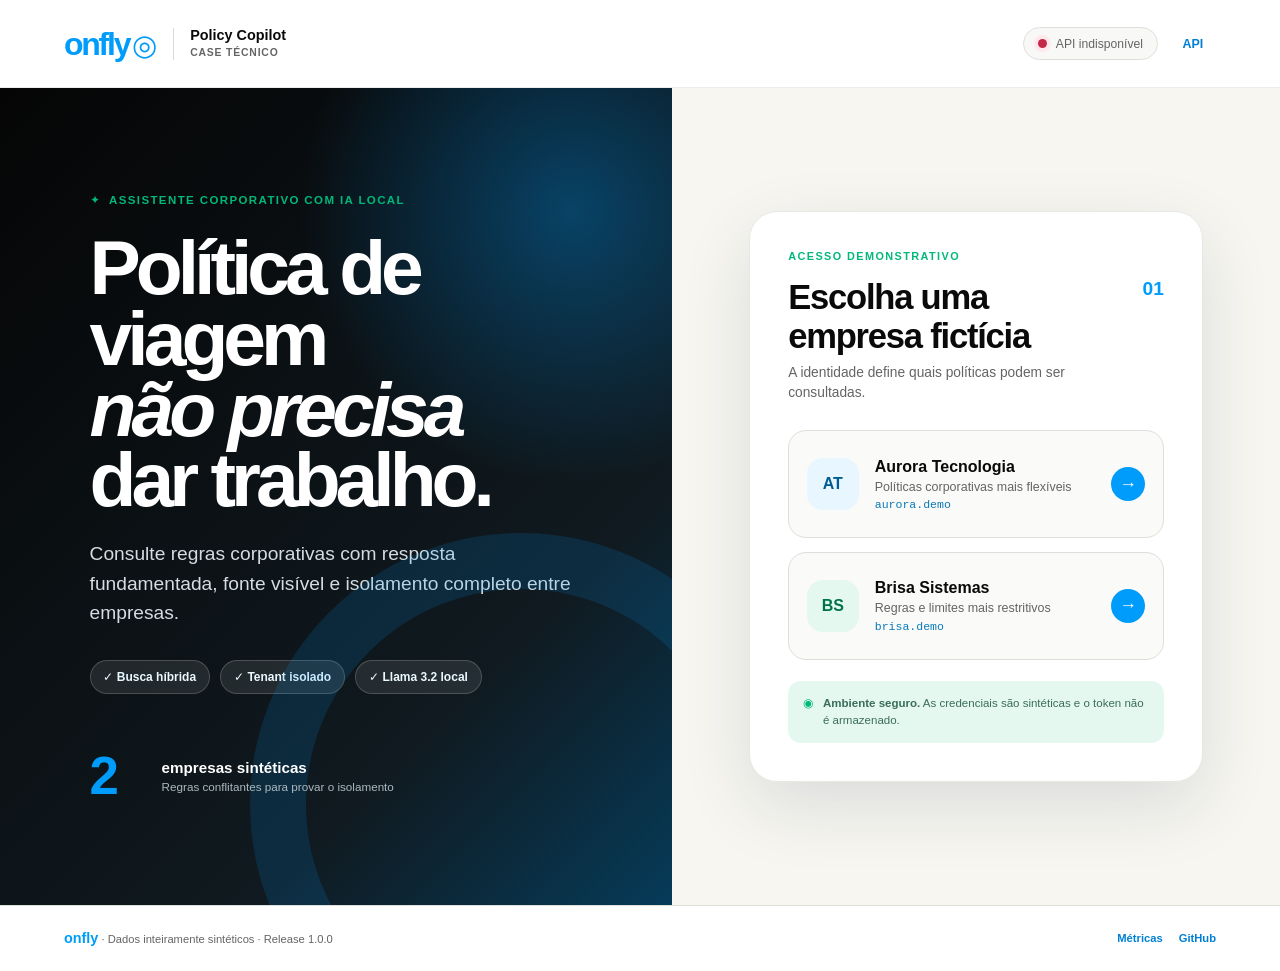
==== app/web/index.html @ 02a0441a "feat: align demo interface with Onfly identity" ====
<!doctype html>
<html lang="pt-BR">
  <head>
    <meta charset="utf-8" />
    <meta name="viewport" content="width=device-width, initial-scale=1" />
    <meta name="description" content="Demonstração do assistente de políticas corporativas da Onfly." />
    <title>Onfly Policy Copilot</title>
    <script>
      // A demonstração depende da API. Abrir o arquivo redireciona para o endereço correto.
      if (window.location.protocol === "file:") window.location.replace("http://localhost:8000/");
    </script>
    <link rel="stylesheet" href="./static/styles.css" />
    <script src="./static/app.js" defer></script>
  </head>
  <body>
    <a class="skip-link" href="#main-content">Ir para o conteúdo</a>
    <header class="topbar">
      <a class="brand" href="/" aria-label="Onfly Policy Copilot">
        <span class="onfly-logo">onfly<span class="logo-globe" aria-hidden="true">◎</span></span>
        <span class="brand-divider" aria-hidden="true"></span>
        <span class="product-name">Policy Copilot <small>case técnico</small></span>
      </a>
      <div class="topbar-actions">
        <div class="system-status" id="system-status" aria-live="polite">
          <span class="status-dot checking"></span><span>Verificando serviços</span>
        </div>
        <a class="header-link" href="./docs" id="swagger-link" target="_blank" rel="noreferrer">API</a>
        <button class="outline-button hidden" id="logout-button" type="button">Trocar empresa</button>
      </div>
    </header>

    <main id="main-content">
      <section class="login-view" id="login-view">
        <div class="hero-copy">
          <span class="eyebrow"><span aria-hidden="true">✦</span> Assistente corporativo com IA local</span>
          <h1>Política de viagem <em>não precisa</em> dar trabalho.</h1>
          <p>Consulte regras corporativas com resposta fundamentada, fonte visível e isolamento completo entre empresas.</p>
          <div class="trust-row" aria-label="Características da solução">
            <span>✓ Busca híbrida</span><span>✓ Tenant isolado</span><span>✓ Llama 3.2 local</span>
          </div>
          <div class="hero-proof">
            <span class="proof-number">2</span>
            <span><strong>empresas sintéticas</strong><small>Regras conflitantes para provar o isolamento</small></span>
          </div>
        </div>

        <div class="identity-panel" aria-labelledby="identity-title">
          <div class="panel-kicker">ACESSO DEMONSTRATIVO</div>
          <div class="panel-heading">
            <div><h2 id="identity-title">Escolha uma empresa fictícia</h2><p>A identidade define quais políticas podem ser consultadas.</p></div>
            <span class="step-number">01</span>
          </div>
          <div class="identity-grid">
            <button class="identity-card aurora-card" type="button" data-identity="aurora">
              <span class="identity-icon aurora">AT</span>
              <span class="identity-copy"><strong>Aurora Tecnologia</strong><small>Políticas corporativas mais flexíveis</small><code>aurora.demo</code></span>
              <span class="arrow" aria-hidden="true">→</span>
            </button>
            <button class="identity-card brisa-card" type="button" data-identity="brisa">
              <span class="identity-icon brisa">BS</span>
              <span class="identity-copy"><strong>Brisa Sistemas</strong><small>Regras e limites mais restritivos</small><code>brisa.demo</code></span>
              <span class="arrow" aria-hidden="true">→</span>
            </button>
          </div>
          <div class="inline-alert error hidden" id="login-error" role="alert"></div>
          <div class="privacy-note"><span aria-hidden="true">◉</span><span><strong>Ambiente seguro.</strong> As credenciais são sintéticas e o token não é armazenado.</span></div>
        </div>
      </section>

      <section class="workspace hidden" id="workspace">
        <aside class="sidebar">
          <div class="tenant-card">
            <span class="identity-icon" id="session-icon">AT</span>
            <div><span class="muted-label">Empresa autenticada</span><strong id="session-company"></strong><code id="session-tenant"></code></div>
            <span class="verified-badge" title="Tenant validado">✓</span>
          </div>
          <nav class="demo-guide" aria-label="Roteiro da demonstração">
            <span class="muted-label">Roteiro de 5 minutos</span>
            <ol><li class="active"><span>1</span>Empresa autenticada</li><li><span>2</span>Faça uma pergunta</li><li><span>3</span>Confira as fontes</li><li><span>4</span>Abra o trace técnico</li><li><span>5</span>Envie seu feedback</li></ol>
          </nav>
          <div class="security-note"><span class="security-icon">✓</span><div><strong>Isolamento ativo</strong><p>O tenant vem do token assinado, nunca do navegador.</p></div></div>
        </aside>

        <div class="content-column">
          <section class="query-card" aria-labelledby="query-title">
            <div class="query-heading">
              <div><span class="eyebrow">CONSULTA FUNDAMENTADA</span><h1 id="query-title">O que você quer saber?</h1><p>Faça uma pergunta sobre viagem, hotel, alimentação ou reembolso.</p></div>
              <span class="model-badge"><span></span> llama3.2:1b · local</span>
            </div>
            <form id="ask-form">
              <label for="question">Sua pergunta</label>
              <div class="question-box">
                <textarea id="question" name="question" minlength="3" maxlength="2000" rows="3" placeholder="Ex.: Qual é o limite diário de alimentação em viagem nacional?" required></textarea>
                <button class="primary-button" id="ask-button" type="submit"><span>Perguntar</span><span aria-hidden="true">→</span></button>
              </div>
              <div class="question-footer"><div class="examples" id="examples" aria-label="Perguntas de exemplo"></div><span id="character-count">0 / 2.000</span></div>
            </form>
          </section>

          <div class="state-card hidden" id="state-card" role="status" aria-live="polite"><span class="state-icon" id="state-icon"></span><div><strong id="state-title"></strong><p id="state-message"></p></div></div>
          <section class="loading-card hidden" id="loading-card" aria-live="polite"><div class="spinner"></div><div><strong>Consultando políticas autorizadas</strong><p id="loading-step">Gerando o vetor da pergunta...</p></div></section>

          <section class="response-card hidden" id="response-card" aria-labelledby="answer-title">
            <div class="answer-header"><div class="answer-label"><span class="spark" aria-hidden="true">✦</span><span>Resposta fundamentada</span></div><span class="confidence" id="confidence-badge"></span></div>
            <h2 id="answer-title" class="sr-only">Resposta</h2><p class="answer-text" id="answer-text"></p>
            <div class="sources-section" id="sources-section"><div class="section-title"><h3>Fontes utilizadas</h3><span id="source-count"></span></div><div id="sources-list" class="sources-list"></div></div>
            <details class="trace-panel" id="trace-panel">
              <summary><span>Rastreabilidade técnica</span><span class="trace-summary" id="trace-summary"></span></summary>
              <div class="trace-content"><div class="trace-grid" id="trace-grid"></div><div class="request-row"><span>Identificador da requisição</span><code id="request-id"></code><button id="copy-request" type="button">Copiar</button></div></div>
            </details>
            <div class="feedback-row" id="feedback-row"><div><strong>Esta resposta foi útil?</strong><span>Seu feedback fica ligado ao request_id.</span></div><div class="feedback-actions"><button type="button" data-rating="positive" aria-label="Resposta útil">Sim</button><button type="button" data-rating="negative" aria-label="Resposta não foi útil">Não</button></div></div>
            <div class="feedback-confirmation hidden" id="feedback-confirmation" role="status"></div>
          </section>
        </div>
      </section>
    </main>
    <footer><span><strong>onfly</strong> · Dados inteiramente sintéticos · Release 1.0.0</span><nav><a id="metrics-link" href="./metrics" target="_blank" rel="noreferrer">Métricas</a><a href="https://github.com/yhenriux" target="_blank" rel="noreferrer">GitHub</a></nav></footer>
  </body>
</html>
---- app/web/static/styles.css ----
:root {
  --ink: #0a0a0a;
  --muted: #646464;
  --line: #dededb;
  --surface: #ffffff;
  --canvas: #f7f6f1;
  --blue: #009cfb;
  --blue-dark: #007fd4;
  --blue-soft: #e8f7ff;
  --primary: var(--blue);
  --green: #00b978;
  --green-soft: #e4f8f0;
  --warning: #9c6300;
  --warning-soft: #fff4d6;
  --danger: #c32945;
  --danger-soft: #ffe8ed;
  --shadow: 0 24px 70px rgba(19, 41, 55, .12);
  font-family: "Segoe UI", Arial, sans-serif;
  color: var(--ink);
  background: var(--canvas);
  font-synthesis: none;
}

* { box-sizing: border-box; }
html { scroll-behavior: smooth; }
body { margin: 0; min-height: 100vh; background: var(--canvas); }
button, textarea { font: inherit; }
button { cursor: pointer; }
a { color: inherit; }
.hidden { display: none !important; }
.sr-only { position: absolute; width: 1px; height: 1px; padding: 0; overflow: hidden; clip: rect(0,0,0,0); white-space: nowrap; border: 0; }
.skip-link { position: fixed; left: 1rem; top: -4rem; z-index: 100; padding: .75rem 1rem; color: white; background: var(--ink); border-radius: 999px; }
.skip-link:focus { top: 1rem; }

.topbar { min-height: 88px; padding: 0 clamp(1.25rem, 5vw, 6rem); display: flex; align-items: center; justify-content: space-between; gap: 2rem; background: rgba(255,255,255,.96); border-bottom: 1px solid #ecece8; position: sticky; top: 0; z-index: 20; }
.brand, .topbar-actions, .system-status, .tenant-card, .panel-heading, .query-heading, .answer-header, .answer-label, .section-title, .feedback-row, .feedback-actions, .request-row { display: flex; align-items: center; }
.brand { gap: 1rem; text-decoration: none; }
.onfly-logo { color: var(--blue); font-size: 2rem; line-height: 1; font-weight: 900; letter-spacing: -.07em; }
.logo-globe { display: inline-block; margin-left: .18rem; font-size: 1.8rem; font-weight: 500; letter-spacing: 0; }
.brand-divider { width: 1px; height: 32px; background: #d9d9d6; }
.product-name { display: flex; flex-direction: column; font-size: .9rem; font-weight: 800; line-height: 1.1; }
.product-name small { margin-top: .2rem; color: var(--muted); font-size: .65rem; font-weight: 600; text-transform: uppercase; letter-spacing: .08em; }
.topbar-actions { gap: .75rem; }
.system-status { gap: .55rem; padding: .55rem .85rem; color: var(--muted); background: #f8f8f6; border: 1px solid var(--line); border-radius: 999px; font-size: .76rem; }
.status-dot { width: 9px; height: 9px; border-radius: 50%; background: var(--green); box-shadow: 0 0 0 4px var(--green-soft); }
.status-dot.checking { background: #e2a51e; box-shadow: 0 0 0 4px var(--warning-soft); animation: pulse 1.2s infinite; }
.status-dot.down { background: var(--danger); box-shadow: 0 0 0 4px var(--danger-soft); }
.header-link { padding: .6rem .8rem; color: var(--blue-dark); font-size: .78rem; font-weight: 800; text-decoration: none; }
.outline-button { padding: .65rem 1rem; color: var(--blue); background: white; border: 1.5px solid var(--blue); border-radius: 999px; font-size: .78rem; font-weight: 800; }
.outline-button:hover { color: white; background: var(--blue); }

main { min-height: calc(100vh - 154px); }
.login-view { min-height: calc(100vh - 154px); display: grid; grid-template-columns: minmax(0,1.05fr) minmax(430px,.95fr); align-items: stretch; }
.hero-copy { min-height: 660px; padding: clamp(4rem, 8vw, 8rem) clamp(2rem, 7vw, 8rem); color: white; background: radial-gradient(circle at 85% 15%, rgba(0,156,251,.35), transparent 17rem), linear-gradient(135deg, #050505 0%, #101a20 72%, #063b59 100%); position: relative; overflow: hidden; }
.hero-copy::after { content: ""; position: absolute; right: -120px; bottom: -170px; width: 430px; height: 430px; border: 56px solid rgba(0,156,251,.14); border-radius: 50%; }
.eyebrow { display: inline-flex; align-items: center; gap: .5rem; color: var(--green); font-size: .72rem; font-weight: 900; text-transform: uppercase; letter-spacing: .12em; }
.hero-copy h1 { max-width: 760px; margin: 1.5rem 0 1.5rem; font-size: clamp(3.2rem, 6vw, 6.2rem); line-height: .92; letter-spacing: -.065em; }
.hero-copy h1 em { display: block; font-weight: inherit; }
.hero-copy > p { max-width: 620px; margin: 0; color: #d5dde2; font-size: clamp(1.05rem, 1.5vw, 1.3rem); line-height: 1.55; }
.trust-row { display: flex; flex-wrap: wrap; gap: .65rem; margin-top: 2rem; }
.trust-row span { padding: .55rem .8rem; color: #eaf8ff; background: rgba(255,255,255,.09); border: 1px solid rgba(255,255,255,.18); border-radius: 999px; font-size: .75rem; font-weight: 700; }
.hero-proof { margin-top: 3.5rem; display: flex; align-items: center; gap: 1rem; position: relative; z-index: 1; }
.proof-number { min-width: 56px; color: var(--blue); font-size: 3.3rem; line-height: 1; font-weight: 900; }
.hero-proof > span:last-child { display: flex; flex-direction: column; }
.hero-proof strong { font-size: .95rem; }
.hero-proof small { margin-top: .25rem; color: #abb9c1; font-size: .73rem; }

.identity-panel { align-self: center; margin: clamp(2rem, 6vw, 6rem); padding: clamp(1.6rem, 3vw, 2.5rem); background: white; border: 1px solid #e7e7e3; border-radius: 28px; box-shadow: var(--shadow); }
.panel-kicker { margin-bottom: 1rem; color: var(--green); font-size: .68rem; font-weight: 900; letter-spacing: .13em; }
.panel-heading { justify-content: space-between; gap: 1rem; align-items: flex-start; margin-bottom: 1.7rem; }
.panel-heading h2 { margin: 0 0 .45rem; font-size: clamp(1.6rem, 2.7vw, 2.2rem); letter-spacing: -.035em; }
.panel-heading p { margin: 0; color: var(--muted); font-size: .86rem; line-height: 1.45; }
.step-number { flex: 0 0 auto; color: var(--blue); font-size: 1.2rem; font-weight: 900; }
.identity-grid { display: grid; gap: .85rem; }
.identity-card { width: 100%; min-height: 108px; display: grid; grid-template-columns: auto 1fr auto; gap: 1rem; align-items: center; padding: 1.1rem; color: var(--ink); text-align: left; background: #fafaf8; border: 1.5px solid var(--line); border-radius: 18px; transition: transform .2s ease, border-color .2s ease, box-shadow .2s ease; }
.identity-card:hover, .identity-card:focus-visible { transform: translateY(-3px); border-color: var(--blue); box-shadow: 0 16px 38px rgba(0,156,251,.13); outline: none; }
.identity-card:disabled { opacity: .6; cursor: wait; transform: none; }
.identity-icon { flex: 0 0 auto; width: 52px; height: 52px; display: grid; place-items: center; color: #005d91; background: var(--blue-soft); border-radius: 16px; font-weight: 900; }
.identity-icon.brisa { color: #00734c; background: var(--green-soft); }
.identity-copy { min-width: 0; display: flex; flex-direction: column; gap: .26rem; }
.identity-copy strong { font-size: 1rem; }
.identity-copy small { color: var(--muted); font-size: .78rem; }
code { color: #087ab8; font: .72rem Consolas, monospace; }
.arrow { width: 34px; height: 34px; display: grid; place-items: center; color: white; background: var(--blue); border-radius: 50%; font-size: 1.1rem; transition: transform .2s ease; }
.identity-card:hover .arrow { transform: translateX(3px); }
.inline-alert { margin-top: 1rem; padding: .9rem 1rem; border-radius: 12px; font-size: .8rem; }
.inline-alert.error { color: var(--danger); background: var(--danger-soft); }
.privacy-note { margin-top: 1.3rem; display: flex; gap: .65rem; align-items: flex-start; padding: .9rem; color: #3b6d59; background: var(--green-soft); border-radius: 13px; font-size: .72rem; line-height: 1.45; }
.privacy-note > span:first-child { color: var(--green); }

.workspace { max-width: 1500px; margin: 0 auto; padding: 2rem clamp(1.2rem,4vw,4rem) 4rem; display: grid; grid-template-columns: 270px minmax(0,1fr); gap: 1.5rem; align-items: start; }
.sidebar { display: grid; gap: 1rem; position: sticky; top: 112px; }
.tenant-card, .demo-guide, .security-note { padding: 1.1rem; background: white; border: 1px solid var(--line); border-radius: 18px; }
.tenant-card { gap: .75rem; align-items: flex-start; position: relative; }
.tenant-card > div { min-width: 0; display: flex; flex: 1; flex-direction: column; gap: .25rem; }
.tenant-card strong { font-size: .88rem; }
.verified-badge { width: 22px; height: 22px; display: grid; place-items: center; color: white; background: var(--green); border-radius: 50%; font-size: .68rem; font-weight: 900; }
.muted-label { display: block; color: var(--muted); font-size: .64rem; font-weight: 900; text-transform: uppercase; letter-spacing: .09em; }
.demo-guide ol { list-style: none; padding: 0; margin: 1rem 0 0; display: grid; gap: .8rem; }
.demo-guide li { display: flex; align-items: center; gap: .65rem; color: var(--muted); font-size: .76rem; }
.demo-guide li span { width: 24px; height: 24px; display: grid; place-items: center; border: 1px solid var(--line); border-radius: 50%; font-size: .65rem; }
.demo-guide li.active { color: var(--ink); font-weight: 800; }
.demo-guide li.active span { color: white; background: var(--blue); border-color: var(--blue); }
.security-note { display: flex; gap: .75rem; color: #086846; background: var(--green-soft); border-color: #bdebd9; }
.security-icon { flex: 0 0 auto; width: 30px; height: 30px; display: grid; place-items: center; color: white; background: var(--green); border-radius: 10px; font-weight: 900; }
.security-note strong { font-size: .8rem; }
.security-note p { margin: .35rem 0 0; color: #3f6b5b; font-size: .71rem; line-height: 1.5; }
.content-column { min-width: 0; display: grid; gap: 1rem; }
.query-card, .response-card { padding: clamp(1.5rem,3vw,2.5rem); background: white; border: 1px solid var(--line); border-radius: 24px; box-shadow: 0 10px 35px rgba(20,40,50,.06); }
.query-card { border-top: 5px solid var(--blue); }
.query-heading { justify-content: space-between; gap: 1rem; align-items: flex-start; }
.query-heading h1 { margin: .45rem 0 .3rem; font-size: clamp(2rem,4vw,3.25rem); letter-spacing: -.05em; }
.query-heading p { margin: 0 0 1.7rem; color: var(--muted); font-size: .85rem; }
.model-badge { padding: .5rem .75rem; color: #09668f; background: var(--blue-soft); border: 1px solid #bde8ff; border-radius: 999px; font-size: .7rem; font-weight: 800; white-space: nowrap; }
.model-badge span { display: inline-block; width: 7px; height: 7px; margin-right: .3rem; background: var(--green); border-radius: 50%; }
form label { display: block; margin-bottom: .55rem; font-size: .76rem; font-weight: 900; }
.question-box { padding: .9rem; background: #fafaf8; border: 1.5px solid #cececa; border-radius: 18px; transition: border .2s, box-shadow .2s; }
.question-box:focus-within { border-color: var(--blue); box-shadow: 0 0 0 4px var(--blue-soft); }
textarea { display: block; width: 100%; min-height: 96px; padding: .3rem; resize: vertical; color: var(--ink); background: transparent; border: 0; outline: none; line-height: 1.55; }
textarea::placeholder { color: #999; }
.primary-button { margin-left: auto; display: flex; align-items: center; gap: .7rem; padding: .78rem 1.1rem; color: white; background: var(--blue); border: 0; border-radius: 999px; font-weight: 900; box-shadow: 0 9px 22px rgba(0,156,251,.24); }
.primary-button:hover { background: var(--blue-dark); transform: translateY(-1px); }
.primary-button:disabled { opacity: .55; cursor: wait; transform: none; }
.question-footer { min-height: 34px; margin-top: .8rem; display: flex; justify-content: space-between; align-items: flex-start; gap: .8rem; color: var(--muted); font-size: .68rem; }
.examples { display: flex; flex-wrap: wrap; gap: .45rem; }
.examples button { padding: .42rem .65rem; color: #0876ae; background: var(--blue-soft); border: 1px solid #c6eaff; border-radius: 999px; font-size: .68rem; }
.examples button:hover { color: white; background: var(--blue); border-color: var(--blue); }

.loading-card, .state-card { padding: 1.1rem 1.25rem; display: flex; gap: 1rem; align-items: center; background: white; border: 1px solid var(--line); border-radius: 17px; box-shadow: 0 8px 24px rgba(30,35,50,.05); }
.loading-card p, .state-card p { margin: .25rem 0 0; color: var(--muted); font-size: .8rem; }
.spinner { width: 32px; height: 32px; border: 3px solid #c6eaff; border-top-color: var(--blue); border-radius: 50%; animation: spin .8s linear infinite; }
.state-icon { width: 38px; height: 38px; display: grid; place-items: center; border-radius: 11px; font-weight: 900; }
.state-card.warning { border-color: #efd28c; background: var(--warning-soft); }.state-card.warning .state-icon { color: var(--warning); background: white; }
.state-card.error { border-color: #efb7c2; background: var(--danger-soft); }.state-card.error .state-icon { color: var(--danger); background: white; }
.state-card.info { border-color: #a9dcf8; background: var(--blue-soft); }.state-card.info .state-icon { color: var(--blue-dark); background: white; }
.answer-header { justify-content: space-between; gap: 1rem; }
.answer-label { gap: .55rem; color: var(--blue-dark); font-size: .8rem; font-weight: 900; }
.spark { width: 32px; height: 32px; display: grid; place-items: center; color: white; background: var(--blue); border-radius: 10px; }
.confidence { padding: .42rem .7rem; border-radius: 999px; font-size: .68rem; font-weight: 900; }
.confidence.high { color: #08734f; background: var(--green-soft); }.confidence.medium { color: var(--warning); background: var(--warning-soft); }.confidence.low { color: var(--danger); background: var(--danger-soft); }
.answer-text { margin: 1.4rem 0 1.7rem; font-size: clamp(1.1rem,2vw,1.4rem); line-height: 1.65; white-space: pre-wrap; }
.sources-section { padding-top: 1.3rem; border-top: 1px solid var(--line); }
.section-title { justify-content: space-between; margin-bottom: .8rem; }.section-title h3 { margin: 0; font-size: .84rem; }.section-title span { color: var(--muted); font-size: .68rem; }
.sources-list { display: grid; gap: .65rem; }
.source-card { display: grid; grid-template-columns: 4px 1fr auto; gap: .85rem; padding: .9rem; background: #fafaf8; border: 1px solid var(--line); border-radius: 13px; }
.source-accent { border-radius: 999px; background: var(--green); }
.source-card strong { display: block; margin-bottom: .28rem; font-size: .8rem; }.source-meta { color: var(--muted); font-size: .68rem; }.source-score { align-self: center; padding: .34rem .55rem; color: #0876ae; background: var(--blue-soft); border-radius: 999px; font: 700 .66rem Consolas, monospace; }
.trace-panel { margin-top: 1rem; overflow: hidden; border: 1px solid var(--line); border-radius: 14px; }
.trace-panel summary { cursor: pointer; display: flex; justify-content: space-between; padding: .9rem 1rem; background: #fafaf8; font-size: .76rem; font-weight: 900; }
.trace-summary { color: var(--muted); font-weight: 500; }.trace-content { padding: 1rem; border-top: 1px solid var(--line); }
.trace-grid { display: grid; grid-template-columns: repeat(auto-fit,minmax(110px,1fr)); gap: .65rem; }
.trace-item { padding: .7rem; background: var(--blue-soft); border-radius: 10px; }.trace-item span { display: block; color: #37708b; font-size: .6rem; font-weight: 800; text-transform: uppercase; letter-spacing: .06em; }.trace-item strong { display: block; margin-top: .27rem; font-size: .77rem; }
.request-row { margin-top: .85rem; gap: .65rem; flex-wrap: wrap; color: var(--muted); font-size: .67rem; }.request-row code { flex: 1; min-width: 180px; overflow: hidden; text-overflow: ellipsis; }.request-row button { color: var(--blue-dark); background: transparent; border: 0; font-size: .68rem; font-weight: 900; }
.feedback-row { justify-content: space-between; gap: 1rem; margin-top: 1rem; padding: 1rem; background: #fafaf8; border-radius: 13px; }.feedback-row > div:first-child { display: flex; flex-direction: column; gap: .2rem; }.feedback-row strong { font-size: .78rem; }.feedback-row span { color: var(--muted); font-size: .67rem; }
.feedback-actions { gap: .45rem; }.feedback-actions button { min-width: 64px; padding: .55rem .8rem; color: var(--blue-dark); background: white; border: 1px solid #b8e5fc; border-radius: 999px; font-size: .72rem; font-weight: 800; }.feedback-actions button:hover { color: white; background: var(--blue); border-color: var(--blue); }
.feedback-confirmation { margin-top: 1rem; padding: .85rem; color: #08734f; background: var(--green-soft); border-radius: 11px; font-size: .76rem; }

footer { min-height: 66px; padding: 1rem clamp(1.25rem,5vw,6rem); display: flex; justify-content: space-between; align-items: center; color: var(--muted); background: white; border-top: 1px solid var(--line); font-size: .7rem; }
footer strong { color: var(--blue); font-size: .9rem; } footer nav { display: flex; gap: 1rem; } footer a { color: var(--blue-dark); font-weight: 800; text-decoration: none; }

@keyframes spin { to { transform: rotate(360deg); } }
@keyframes pulse { 50% { opacity: .35; } }
@media (max-width: 1050px) { .login-view { grid-template-columns: 1fr; }.hero-copy { min-height: auto; padding-top: 5rem; padding-bottom: 5rem; }.identity-panel { width: min(680px,calc(100% - 2rem)); margin: -2.2rem auto 3rem; position: relative; z-index: 2; }.workspace { grid-template-columns: 230px minmax(0,1fr); } }
@media (max-width: 800px) { .topbar { min-height: 76px; }.product-name, .header-link { display: none; }.workspace { grid-template-columns: 1fr; }.sidebar { position: static; grid-template-columns: 1fr 1fr; }.demo-guide { display: none; }.hero-copy h1 { font-size: clamp(3.1rem,12vw,5rem); } }
@media (max-width: 600px) { .topbar { padding: .8rem 1rem; }.system-status span:last-child { display: none; }.system-status { padding: .65rem; }.onfly-logo { font-size: 1.7rem; }.logo-globe { font-size: 1.5rem; }.hero-copy { padding: 3.5rem 1.2rem 4.5rem; }.hero-copy h1 { font-size: 3.25rem; }.hero-copy > p { font-size: 1rem; }.hero-proof { margin-top: 2.5rem; }.identity-panel { padding: 1.2rem; border-radius: 22px; }.panel-heading h2 { font-size: 1.55rem; }.identity-card { padding: .9rem; }.identity-copy small { display: none; }.workspace { padding: 1rem; }.sidebar { grid-template-columns: 1fr; }.security-note { display: none; }.query-heading { display: block; }.model-badge { display: inline-block; margin-bottom: 1rem; }.query-heading h1 { font-size: 2.25rem; }.question-footer { flex-direction: column; }.feedback-row { align-items: flex-start; flex-direction: column; }.feedback-actions { width: 100%; }.feedback-actions button { flex: 1; }.source-card { grid-template-columns: 4px 1fr; }.source-score { grid-column: 2; justify-self: start; } footer { flex-direction: column; gap: .5rem; } }
@media (prefers-reduced-motion: reduce) { *,*::before,*::after { scroll-behavior: auto !important; animation-duration: .01ms !important; transition-duration: .01ms !important; } }
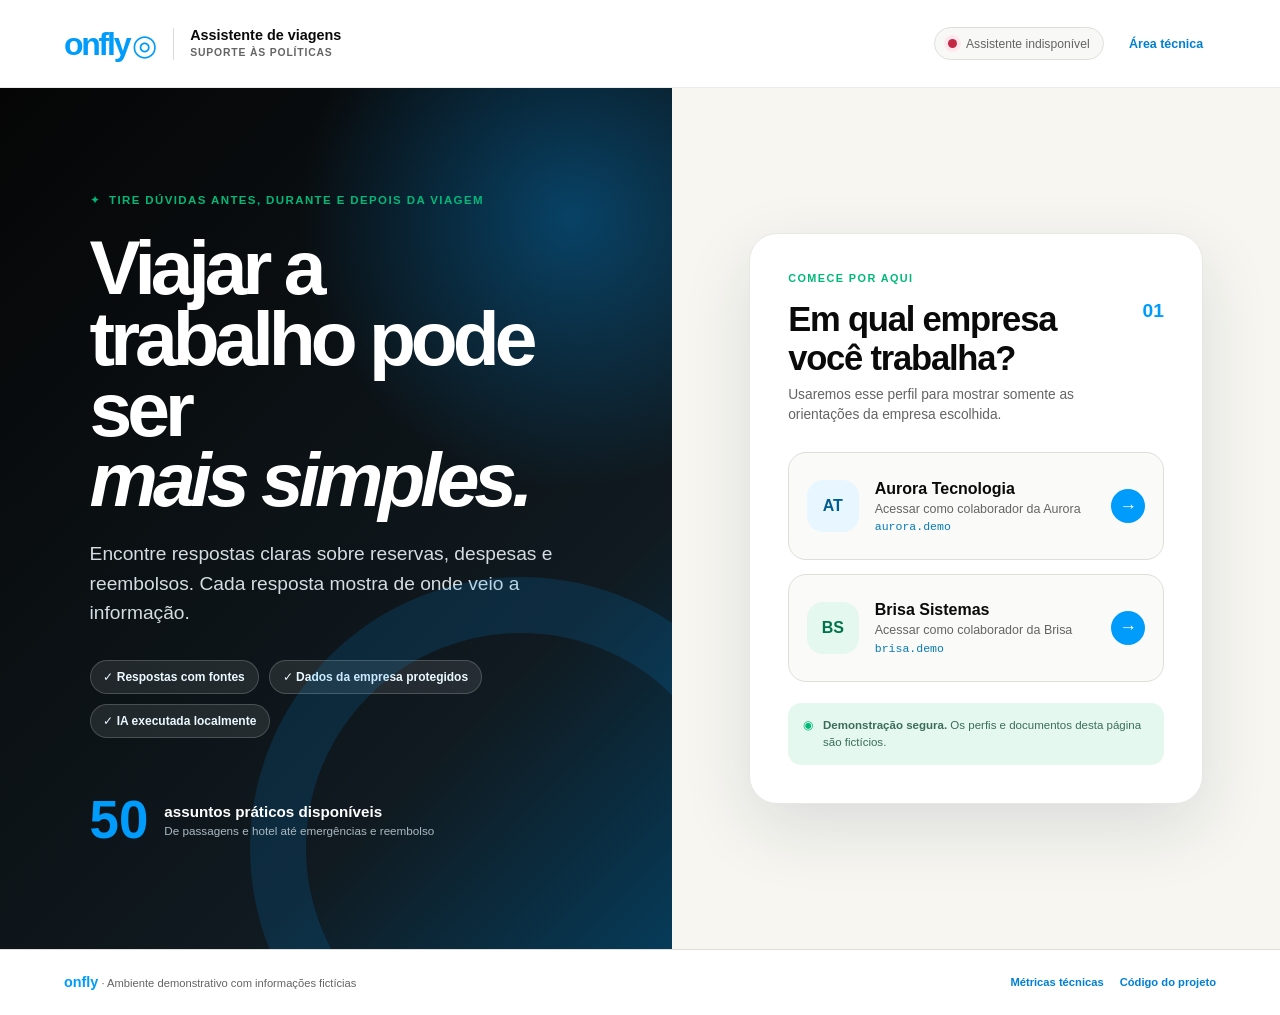
==== commit 045d2fa5: "feat: expand knowledge base and improve user experience" ====
--- a/app/web/index.html
+++ b/app/web/index.html
@@ -18,102 +18,102 @@
       <a class="brand" href="/" aria-label="Onfly Policy Copilot">
         <span class="onfly-logo">onfly<span class="logo-globe" aria-hidden="true">◎</span></span>
         <span class="brand-divider" aria-hidden="true"></span>
-        <span class="product-name">Policy Copilot <small>case técnico</small></span>
+        <span class="product-name">Assistente de viagens <small>suporte às políticas</small></span>
       </a>
       <div class="topbar-actions">
         <div class="system-status" id="system-status" aria-live="polite">
           <span class="status-dot checking"></span><span>Verificando serviços</span>
         </div>
-        <a class="header-link" href="./docs" id="swagger-link" target="_blank" rel="noreferrer">API</a>
-        <button class="outline-button hidden" id="logout-button" type="button">Trocar empresa</button>
+        <a class="header-link" href="./docs" id="swagger-link" target="_blank" rel="noreferrer">Área técnica</a>
+        <button class="outline-button hidden" id="logout-button" type="button">Sair</button>
       </div>
     </header>
 
     <main id="main-content">
       <section class="login-view" id="login-view">
         <div class="hero-copy">
-          <span class="eyebrow"><span aria-hidden="true">✦</span> Assistente corporativo com IA local</span>
-          <h1>Política de viagem <em>não precisa</em> dar trabalho.</h1>
-          <p>Consulte regras corporativas com resposta fundamentada, fonte visível e isolamento completo entre empresas.</p>
+          <span class="eyebrow"><span aria-hidden="true">✦</span> Tire dúvidas antes, durante e depois da viagem</span>
+          <h1>Viajar a trabalho pode ser <em>mais simples.</em></h1>
+          <p>Encontre respostas claras sobre reservas, despesas e reembolsos. Cada resposta mostra de onde veio a informação.</p>
           <div class="trust-row" aria-label="Características da solução">
-            <span>✓ Busca híbrida</span><span>✓ Tenant isolado</span><span>✓ Llama 3.2 local</span>
+            <span>✓ Respostas com fontes</span><span>✓ Dados da empresa protegidos</span><span>✓ IA executada localmente</span>
           </div>
           <div class="hero-proof">
-            <span class="proof-number">2</span>
-            <span><strong>empresas sintéticas</strong><small>Regras conflitantes para provar o isolamento</small></span>
+            <span class="proof-number">50</span>
+            <span><strong>assuntos práticos disponíveis</strong><small>De passagens e hotel até emergências e reembolso</small></span>
           </div>
         </div>
 
         <div class="identity-panel" aria-labelledby="identity-title">
-          <div class="panel-kicker">ACESSO DEMONSTRATIVO</div>
+          <div class="panel-kicker">COMECE POR AQUI</div>
           <div class="panel-heading">
-            <div><h2 id="identity-title">Escolha uma empresa fictícia</h2><p>A identidade define quais políticas podem ser consultadas.</p></div>
+            <div><h2 id="identity-title">Em qual empresa você trabalha?</h2><p>Usaremos esse perfil para mostrar somente as orientações da empresa escolhida.</p></div>
             <span class="step-number">01</span>
           </div>
           <div class="identity-grid">
             <button class="identity-card aurora-card" type="button" data-identity="aurora">
               <span class="identity-icon aurora">AT</span>
-              <span class="identity-copy"><strong>Aurora Tecnologia</strong><small>Políticas corporativas mais flexíveis</small><code>aurora.demo</code></span>
+              <span class="identity-copy"><strong>Aurora Tecnologia</strong><small>Acessar como colaborador da Aurora</small><code>aurora.demo</code></span>
               <span class="arrow" aria-hidden="true">→</span>
             </button>
             <button class="identity-card brisa-card" type="button" data-identity="brisa">
               <span class="identity-icon brisa">BS</span>
-              <span class="identity-copy"><strong>Brisa Sistemas</strong><small>Regras e limites mais restritivos</small><code>brisa.demo</code></span>
+              <span class="identity-copy"><strong>Brisa Sistemas</strong><small>Acessar como colaborador da Brisa</small><code>brisa.demo</code></span>
               <span class="arrow" aria-hidden="true">→</span>
             </button>
           </div>
           <div class="inline-alert error hidden" id="login-error" role="alert"></div>
-          <div class="privacy-note"><span aria-hidden="true">◉</span><span><strong>Ambiente seguro.</strong> As credenciais são sintéticas e o token não é armazenado.</span></div>
+          <div class="privacy-note"><span aria-hidden="true">◉</span><span><strong>Demonstração segura.</strong> Os perfis e documentos desta página são fictícios.</span></div>
         </div>
       </section>
 
       <section class="workspace hidden" id="workspace">
         <aside class="sidebar">
-          <div class="tenant-card">
+          <div class="company-card">
             <span class="identity-icon" id="session-icon">AT</span>
-            <div><span class="muted-label">Empresa autenticada</span><strong id="session-company"></strong><code id="session-tenant"></code></div>
-            <span class="verified-badge" title="Tenant validado">✓</span>
+            <div><span class="muted-label">Você está consultando</span><strong id="session-company"></strong><code id="session-context" class="technical-id"></code></div>
+            <span class="verified-badge" title="Acesso confirmado">✓</span>
           </div>
           <nav class="demo-guide" aria-label="Roteiro da demonstração">
-            <span class="muted-label">Roteiro de 5 minutos</span>
-            <ol><li class="active"><span>1</span>Empresa autenticada</li><li><span>2</span>Faça uma pergunta</li><li><span>3</span>Confira as fontes</li><li><span>4</span>Abra o trace técnico</li><li><span>5</span>Envie seu feedback</li></ol>
+            <span class="muted-label">Como usar</span>
+            <ol><li class="active"><span>1</span>Confirme sua empresa</li><li><span>2</span>Escreva sua dúvida</li><li><span>3</span>Leia a orientação</li><li><span>4</span>Confira as fontes</li><li><span>5</span>Avalie a resposta</li></ol>
           </nav>
-          <div class="security-note"><span class="security-icon">✓</span><div><strong>Isolamento ativo</strong><p>O tenant vem do token assinado, nunca do navegador.</p></div></div>
+          <div class="security-note"><span class="security-icon">✓</span><div><strong>Informações protegidas</strong><p>Você só encontra documentos da empresa usada no acesso.</p></div></div>
         </aside>
 
         <div class="content-column">
           <section class="query-card" aria-labelledby="query-title">
             <div class="query-heading">
-              <div><span class="eyebrow">CONSULTA FUNDAMENTADA</span><h1 id="query-title">O que você quer saber?</h1><p>Faça uma pergunta sobre viagem, hotel, alimentação ou reembolso.</p></div>
-              <span class="model-badge"><span></span> llama3.2:1b · local</span>
+              <div><span class="eyebrow">PODE PERGUNTAR</span><h1 id="query-title">Como podemos ajudar?</h1><p>Escreva sua dúvida do seu jeito. Você também pode começar por uma sugestão abaixo.</p></div>
+              <span class="model-badge"><span></span> Assistente disponível</span>
             </div>
             <form id="ask-form">
               <label for="question">Sua pergunta</label>
               <div class="question-box">
-                <textarea id="question" name="question" minlength="3" maxlength="2000" rows="3" placeholder="Ex.: Qual é o limite diário de alimentação em viagem nacional?" required></textarea>
-                <button class="primary-button" id="ask-button" type="submit"><span>Perguntar</span><span aria-hidden="true">→</span></button>
+                <textarea id="question" name="question" minlength="3" maxlength="2000" rows="3" placeholder="Ex.: Posso despachar uma mala nesta viagem?" required></textarea>
+                <button class="primary-button" id="ask-button" type="submit"><span>Buscar resposta</span><span aria-hidden="true">→</span></button>
               </div>
               <div class="question-footer"><div class="examples" id="examples" aria-label="Perguntas de exemplo"></div><span id="character-count">0 / 2.000</span></div>
             </form>
           </section>
 
           <div class="state-card hidden" id="state-card" role="status" aria-live="polite"><span class="state-icon" id="state-icon"></span><div><strong id="state-title"></strong><p id="state-message"></p></div></div>
-          <section class="loading-card hidden" id="loading-card" aria-live="polite"><div class="spinner"></div><div><strong>Consultando políticas autorizadas</strong><p id="loading-step">Gerando o vetor da pergunta...</p></div></section>
+          <section class="loading-card hidden" id="loading-card" aria-live="polite"><div class="spinner"></div><div><strong>Procurando a melhor orientação</strong><p id="loading-step">Entendendo sua dúvida...</p></div></section>
 
           <section class="response-card hidden" id="response-card" aria-labelledby="answer-title">
-            <div class="answer-header"><div class="answer-label"><span class="spark" aria-hidden="true">✦</span><span>Resposta fundamentada</span></div><span class="confidence" id="confidence-badge"></span></div>
+            <div class="answer-header"><div class="answer-label"><span class="spark" aria-hidden="true">✦</span><span>Orientação encontrada</span></div><span class="confidence" id="confidence-badge"></span></div>
             <h2 id="answer-title" class="sr-only">Resposta</h2><p class="answer-text" id="answer-text"></p>
-            <div class="sources-section" id="sources-section"><div class="section-title"><h3>Fontes utilizadas</h3><span id="source-count"></span></div><div id="sources-list" class="sources-list"></div></div>
+            <div class="sources-section" id="sources-section"><div class="section-title"><h3>De onde veio esta resposta</h3><span id="source-count"></span></div><div id="sources-list" class="sources-list"></div></div>
             <details class="trace-panel" id="trace-panel">
-              <summary><span>Rastreabilidade técnica</span><span class="trace-summary" id="trace-summary"></span></summary>
+              <summary><span>Ver detalhes técnicos</span><span class="trace-summary" id="trace-summary"></span></summary>
               <div class="trace-content"><div class="trace-grid" id="trace-grid"></div><div class="request-row"><span>Identificador da requisição</span><code id="request-id"></code><button id="copy-request" type="button">Copiar</button></div></div>
             </details>
-            <div class="feedback-row" id="feedback-row"><div><strong>Esta resposta foi útil?</strong><span>Seu feedback fica ligado ao request_id.</span></div><div class="feedback-actions"><button type="button" data-rating="positive" aria-label="Resposta útil">Sim</button><button type="button" data-rating="negative" aria-label="Resposta não foi útil">Não</button></div></div>
+            <div class="feedback-row" id="feedback-row"><div><strong>Esta resposta ajudou?</strong><span>Sua avaliação ajuda a melhorar as próximas respostas.</span></div><div class="feedback-actions"><button type="button" data-rating="positive" aria-label="A resposta ajudou">Sim</button><button type="button" data-rating="negative" aria-label="A resposta não ajudou">Não</button></div></div>
             <div class="feedback-confirmation hidden" id="feedback-confirmation" role="status"></div>
           </section>
         </div>
       </section>
     </main>
-    <footer><span><strong>onfly</strong> · Dados inteiramente sintéticos · Release 1.0.0</span><nav><a id="metrics-link" href="./metrics" target="_blank" rel="noreferrer">Métricas</a><a href="https://github.com/yhenriux" target="_blank" rel="noreferrer">GitHub</a></nav></footer>
+    <footer><span><strong>onfly</strong> · Ambiente demonstrativo com informações fictícias</span><nav><a id="metrics-link" href="./metrics" target="_blank" rel="noreferrer">Métricas técnicas</a><a href="https://github.com/yhenriux/onfly-policy-copilot" target="_blank" rel="noreferrer">Código do projeto</a></nav></footer>
   </body>
 </html>
--- a/app/web/static/styles.css
+++ b/app/web/static/styles.css
@@ -33,7 +33,7 @@
 .skip-link:focus { top: 1rem; }
 
 .topbar { min-height: 88px; padding: 0 clamp(1.25rem, 5vw, 6rem); display: flex; align-items: center; justify-content: space-between; gap: 2rem; background: rgba(255,255,255,.96); border-bottom: 1px solid #ecece8; position: sticky; top: 0; z-index: 20; }
-.brand, .topbar-actions, .system-status, .tenant-card, .panel-heading, .query-heading, .answer-header, .answer-label, .section-title, .feedback-row, .feedback-actions, .request-row { display: flex; align-items: center; }
+.brand, .topbar-actions, .system-status, .company-card, .panel-heading, .query-heading, .answer-header, .answer-label, .section-title, .feedback-row, .feedback-actions, .request-row { display: flex; align-items: center; }
 .brand { gap: 1rem; text-decoration: none; }
 .onfly-logo { color: var(--blue); font-size: 2rem; line-height: 1; font-weight: 900; letter-spacing: -.07em; }
 .logo-globe { display: inline-block; margin-left: .18rem; font-size: 1.8rem; font-weight: 500; letter-spacing: 0; }
@@ -90,10 +90,11 @@
 
 .workspace { max-width: 1500px; margin: 0 auto; padding: 2rem clamp(1.2rem,4vw,4rem) 4rem; display: grid; grid-template-columns: 270px minmax(0,1fr); gap: 1.5rem; align-items: start; }
 .sidebar { display: grid; gap: 1rem; position: sticky; top: 112px; }
-.tenant-card, .demo-guide, .security-note { padding: 1.1rem; background: white; border: 1px solid var(--line); border-radius: 18px; }
-.tenant-card { gap: .75rem; align-items: flex-start; position: relative; }
-.tenant-card > div { min-width: 0; display: flex; flex: 1; flex-direction: column; gap: .25rem; }
-.tenant-card strong { font-size: .88rem; }
+.company-card, .demo-guide, .security-note { padding: 1.1rem; background: white; border: 1px solid var(--line); border-radius: 18px; }
+.company-card { gap: .75rem; align-items: flex-start; position: relative; }
+.company-card > div { min-width: 0; display: flex; flex: 1; flex-direction: column; gap: .25rem; }
+.company-card strong { font-size: .88rem; }
+.technical-id { display: none; }
 .verified-badge { width: 22px; height: 22px; display: grid; place-items: center; color: white; background: var(--green); border-radius: 50%; font-size: .68rem; font-weight: 900; }
 .muted-label { display: block; color: var(--muted); font-size: .64rem; font-weight: 900; text-transform: uppercase; letter-spacing: .09em; }
 .demo-guide ol { list-style: none; padding: 0; margin: 1rem 0 0; display: grid; gap: .8rem; }
@@ -105,7 +106,8 @@
 .security-icon { flex: 0 0 auto; width: 30px; height: 30px; display: grid; place-items: center; color: white; background: var(--green); border-radius: 10px; font-weight: 900; }
 .security-note strong { font-size: .8rem; }
 .security-note p { margin: .35rem 0 0; color: #3f6b5b; font-size: .71rem; line-height: 1.5; }
-.content-column { min-width: 0; display: grid; gap: 1rem; }
+.content-column, .query-card, .response-card { min-width: 0; }
+.content-column { display: grid; gap: 1rem; }
 .query-card, .response-card { padding: clamp(1.5rem,3vw,2.5rem); background: white; border: 1px solid var(--line); border-radius: 24px; box-shadow: 0 10px 35px rgba(20,40,50,.06); }
 .query-card { border-top: 5px solid var(--blue); }
 .query-heading { justify-content: space-between; gap: 1rem; align-items: flex-start; }
@@ -138,13 +140,13 @@
 .spark { width: 32px; height: 32px; display: grid; place-items: center; color: white; background: var(--blue); border-radius: 10px; }
 .confidence { padding: .42rem .7rem; border-radius: 999px; font-size: .68rem; font-weight: 900; }
 .confidence.high { color: #08734f; background: var(--green-soft); }.confidence.medium { color: var(--warning); background: var(--warning-soft); }.confidence.low { color: var(--danger); background: var(--danger-soft); }
-.answer-text { margin: 1.4rem 0 1.7rem; font-size: clamp(1.1rem,2vw,1.4rem); line-height: 1.65; white-space: pre-wrap; }
+.answer-text { margin: 1.4rem 0 1.7rem; overflow-wrap: anywhere; font-size: clamp(1.1rem,2vw,1.4rem); line-height: 1.65; white-space: pre-wrap; }
 .sources-section { padding-top: 1.3rem; border-top: 1px solid var(--line); }
 .section-title { justify-content: space-between; margin-bottom: .8rem; }.section-title h3 { margin: 0; font-size: .84rem; }.section-title span { color: var(--muted); font-size: .68rem; }
 .sources-list { display: grid; gap: .65rem; }
 .source-card { display: grid; grid-template-columns: 4px 1fr auto; gap: .85rem; padding: .9rem; background: #fafaf8; border: 1px solid var(--line); border-radius: 13px; }
 .source-accent { border-radius: 999px; background: var(--green); }
-.source-card strong { display: block; margin-bottom: .28rem; font-size: .8rem; }.source-meta { color: var(--muted); font-size: .68rem; }.source-score { align-self: center; padding: .34rem .55rem; color: #0876ae; background: var(--blue-soft); border-radius: 999px; font: 700 .66rem Consolas, monospace; }
+.source-card strong { display: block; margin-bottom: .28rem; font-size: .8rem; }.source-meta { color: var(--muted); font-size: .68rem; }.source-score { align-self: center; padding: .34rem .55rem; color: #0876ae; background: var(--blue-soft); border-radius: 999px; font-size: .66rem; font-weight: 800; }
 .trace-panel { margin-top: 1rem; overflow: hidden; border: 1px solid var(--line); border-radius: 14px; }
 .trace-panel summary { cursor: pointer; display: flex; justify-content: space-between; padding: .9rem 1rem; background: #fafaf8; font-size: .76rem; font-weight: 900; }
 .trace-summary { color: var(--muted); font-weight: 500; }.trace-content { padding: 1rem; border-top: 1px solid var(--line); }
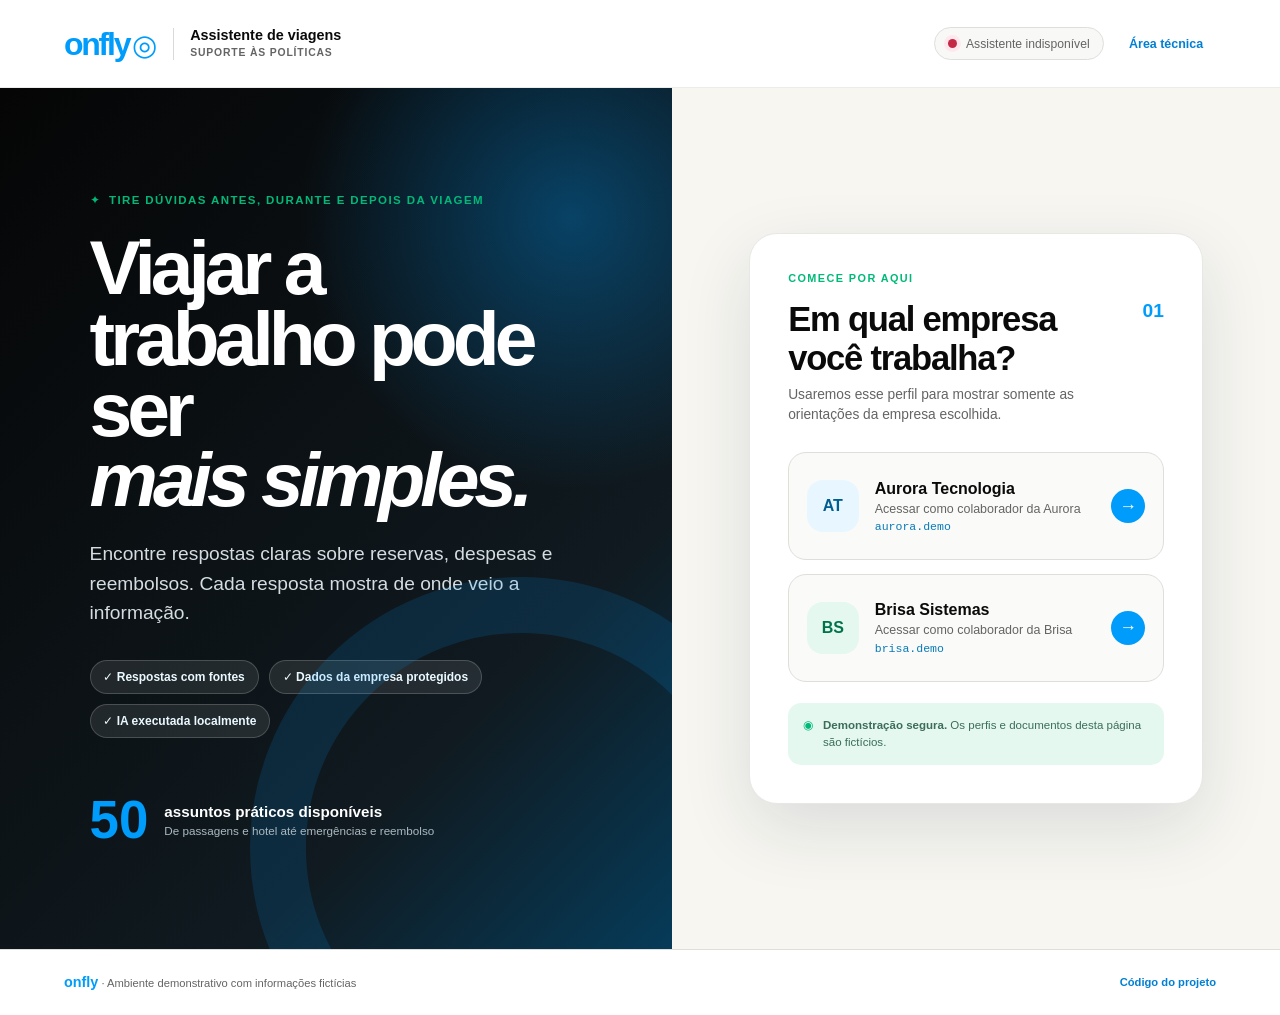
==== commit 83bf3476: "feat: explain response tracing in the interface" ====
--- a/app/web/index.html
+++ b/app/web/index.html
@@ -104,16 +104,16 @@
             <div class="answer-header"><div class="answer-label"><span class="spark" aria-hidden="true">✦</span><span>Orientação encontrada</span></div><span class="confidence" id="confidence-badge"></span></div>
             <h2 id="answer-title" class="sr-only">Resposta</h2><p class="answer-text" id="answer-text"></p>
             <div class="sources-section" id="sources-section"><div class="section-title"><h3>De onde veio esta resposta</h3><span id="source-count"></span></div><div id="sources-list" class="sources-list"></div></div>
-            <details class="trace-panel" id="trace-panel">
-              <summary><span>Ver detalhes técnicos</span><span class="trace-summary" id="trace-summary"></span></summary>
-              <div class="trace-content"><div class="trace-grid" id="trace-grid"></div><div class="request-row"><span>Identificador da requisição</span><code id="request-id"></code><button id="copy-request" type="button">Copiar</button></div></div>
-            </details>
+            <section class="trace-panel" aria-labelledby="trace-title">
+              <div class="trace-heading"><div><h3 id="trace-title">Como preparamos esta resposta</h3><p id="trace-context"></p></div><span class="trace-summary" id="trace-summary"></span></div>
+              <div class="trace-content"><div class="trace-grid" id="trace-grid"></div><div class="request-row"><div><strong>Protocolo desta consulta</strong><span>Use este código caso precise informar um problema à equipe responsável.</span></div><code id="request-id"></code><button id="copy-request" type="button">Copiar</button></div></div>
+            </section>
             <div class="feedback-row" id="feedback-row"><div><strong>Esta resposta ajudou?</strong><span>Sua avaliação ajuda a melhorar as próximas respostas.</span></div><div class="feedback-actions"><button type="button" data-rating="positive" aria-label="A resposta ajudou">Sim</button><button type="button" data-rating="negative" aria-label="A resposta não ajudou">Não</button></div></div>
             <div class="feedback-confirmation hidden" id="feedback-confirmation" role="status"></div>
           </section>
         </div>
       </section>
     </main>
-    <footer><span><strong>onfly</strong> · Ambiente demonstrativo com informações fictícias</span><nav><a id="metrics-link" href="./metrics" target="_blank" rel="noreferrer">Métricas técnicas</a><a href="https://github.com/yhenriux/onfly-policy-copilot" target="_blank" rel="noreferrer">Código do projeto</a></nav></footer>
+    <footer><span><strong>onfly</strong> · Ambiente demonstrativo com informações fictícias</span><nav><a href="https://github.com/yhenriux/onfly-policy-copilot" target="_blank" rel="noreferrer">Código do projeto</a></nav></footer>
   </body>
 </html>
--- a/app/web/static/styles.css
+++ b/app/web/static/styles.css
@@ -1,3 +1,4 @@
+/* Tokens visuais centralizam cores e medidas para manter a interface consistente. */
 :root {
   --ink: #0a0a0a;
   --muted: #646464;
@@ -148,11 +149,11 @@
 .source-accent { border-radius: 999px; background: var(--green); }
 .source-card strong { display: block; margin-bottom: .28rem; font-size: .8rem; }.source-meta { color: var(--muted); font-size: .68rem; }.source-score { align-self: center; padding: .34rem .55rem; color: #0876ae; background: var(--blue-soft); border-radius: 999px; font-size: .66rem; font-weight: 800; }
 .trace-panel { margin-top: 1rem; overflow: hidden; border: 1px solid var(--line); border-radius: 14px; }
-.trace-panel summary { cursor: pointer; display: flex; justify-content: space-between; padding: .9rem 1rem; background: #fafaf8; font-size: .76rem; font-weight: 900; }
-.trace-summary { color: var(--muted); font-weight: 500; }.trace-content { padding: 1rem; border-top: 1px solid var(--line); }
+.trace-heading { display: flex; justify-content: space-between; gap: 1rem; padding: 1rem; background: #fafaf8; }.trace-heading h3 { margin: 0; font-size: .82rem; }.trace-heading p { max-width: 620px; margin: .32rem 0 0; color: var(--muted); font-size: .7rem; line-height: 1.45; }
+.trace-summary { align-self: flex-start; padding: .34rem .55rem; color: var(--blue-dark); background: var(--blue-soft); border-radius: 999px; font-size: .68rem; font-weight: 800; white-space: nowrap; }.trace-content { padding: 1rem; border-top: 1px solid var(--line); }
 .trace-grid { display: grid; grid-template-columns: repeat(auto-fit,minmax(110px,1fr)); gap: .65rem; }
 .trace-item { padding: .7rem; background: var(--blue-soft); border-radius: 10px; }.trace-item span { display: block; color: #37708b; font-size: .6rem; font-weight: 800; text-transform: uppercase; letter-spacing: .06em; }.trace-item strong { display: block; margin-top: .27rem; font-size: .77rem; }
-.request-row { margin-top: .85rem; gap: .65rem; flex-wrap: wrap; color: var(--muted); font-size: .67rem; }.request-row code { flex: 1; min-width: 180px; overflow: hidden; text-overflow: ellipsis; }.request-row button { color: var(--blue-dark); background: transparent; border: 0; font-size: .68rem; font-weight: 900; }
+.request-row { margin-top: .85rem; gap: .65rem; flex-wrap: wrap; color: var(--muted); font-size: .67rem; }.request-row > div { display: grid; gap: .2rem; }.request-row strong { color: var(--ink); font-size: .7rem; }.request-row code { flex: 1; min-width: 180px; overflow: hidden; text-overflow: ellipsis; }.request-row button { color: var(--blue-dark); background: transparent; border: 0; font-size: .68rem; font-weight: 900; }
 .feedback-row { justify-content: space-between; gap: 1rem; margin-top: 1rem; padding: 1rem; background: #fafaf8; border-radius: 13px; }.feedback-row > div:first-child { display: flex; flex-direction: column; gap: .2rem; }.feedback-row strong { font-size: .78rem; }.feedback-row span { color: var(--muted); font-size: .67rem; }
 .feedback-actions { gap: .45rem; }.feedback-actions button { min-width: 64px; padding: .55rem .8rem; color: var(--blue-dark); background: white; border: 1px solid #b8e5fc; border-radius: 999px; font-size: .72rem; font-weight: 800; }.feedback-actions button:hover { color: white; background: var(--blue); border-color: var(--blue); }
 .feedback-confirmation { margin-top: 1rem; padding: .85rem; color: #08734f; background: var(--green-soft); border-radius: 11px; font-size: .76rem; }
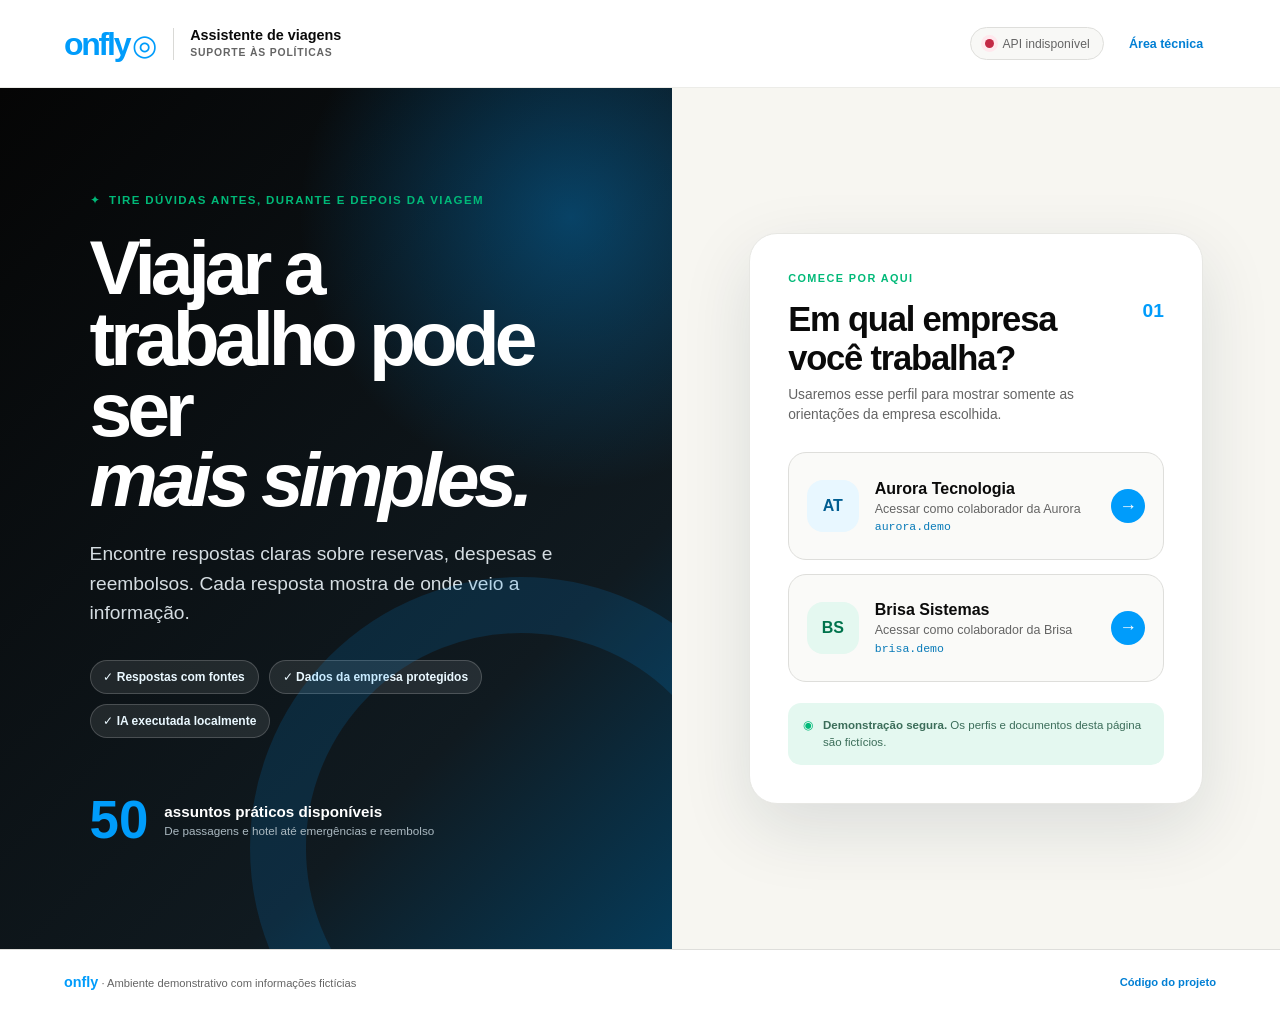
==== commit 7240857a: "feat: expose per-request rag quality metrics" ====
--- a/app/web/index.html
+++ b/app/web/index.html
@@ -106,7 +106,7 @@
             <div class="sources-section" id="sources-section"><div class="section-title"><h3>De onde veio esta resposta</h3><span id="source-count"></span></div><div id="sources-list" class="sources-list"></div></div>
             <section class="trace-panel" aria-labelledby="trace-title">
               <div class="trace-heading"><div><h3 id="trace-title">Como preparamos esta resposta</h3><p id="trace-context"></p></div><span class="trace-summary" id="trace-summary"></span></div>
-              <div class="trace-content"><div class="trace-grid" id="trace-grid"></div><div class="request-row"><div><strong>Protocolo desta consulta</strong><span>Use este código caso precise informar um problema à equipe responsável.</span></div><code id="request-id"></code><button id="copy-request" type="button">Copiar</button></div></div>
+              <div class="trace-content"><div class="trace-grid" id="trace-grid"></div><div class="execution-metrics" id="execution-metrics"></div><section class="top-k-panel" id="top-k-panel"><div class="section-title"><h4>Top-k recuperado</h4><span>Chunks retornados pelo retrieval</span></div><div class="top-k-list" id="top-k-list"></div></section><section class="improvement-panel" id="improvement-panel"><h4>Próximas ações sugeridas</h4><ul id="improvement-list"></ul></section><div class="request-row"><div><strong>Protocolo desta consulta</strong><span>Use este código caso precise informar um problema à equipe responsável.</span></div><code id="request-id"></code><button id="copy-request" type="button">Copiar</button></div></div>
             </section>
             <div class="feedback-row" id="feedback-row"><div><strong>Esta resposta ajudou?</strong><span>Sua avaliação ajuda a melhorar as próximas respostas.</span></div><div class="feedback-actions"><button type="button" data-rating="positive" aria-label="A resposta ajudou">Sim</button><button type="button" data-rating="negative" aria-label="A resposta não ajudou">Não</button></div></div>
             <div class="feedback-confirmation hidden" id="feedback-confirmation" role="status"></div>
--- a/app/web/static/styles.css
+++ b/app/web/static/styles.css
@@ -153,6 +153,8 @@
 .trace-summary { align-self: flex-start; padding: .34rem .55rem; color: var(--blue-dark); background: var(--blue-soft); border-radius: 999px; font-size: .68rem; font-weight: 800; white-space: nowrap; }.trace-content { padding: 1rem; border-top: 1px solid var(--line); }
 .trace-grid { display: grid; grid-template-columns: repeat(auto-fit,minmax(110px,1fr)); gap: .65rem; }
 .trace-item { padding: .7rem; background: var(--blue-soft); border-radius: 10px; }.trace-item span { display: block; color: #37708b; font-size: .6rem; font-weight: 800; text-transform: uppercase; letter-spacing: .06em; }.trace-item strong { display: block; margin-top: .27rem; font-size: .77rem; }
+.execution-metrics { display: grid; grid-template-columns: repeat(auto-fit,minmax(150px,1fr)); gap: .65rem; margin-top: .65rem; }.execution-metric { padding: .75rem; border: 1px solid #b8e5fc; border-radius: 10px; background: white; }.execution-metric span,.execution-metric small { display: block; color: var(--muted); font-size: .62rem; }.execution-metric span { font-weight: 800; text-transform: uppercase; letter-spacing: .05em; }.execution-metric strong { display: block; margin: .3rem 0; color: var(--blue-dark); font-size: .85rem; }
+.top-k-panel,.improvement-panel { margin-top: .85rem; padding-top: .85rem; border-top: 1px solid var(--line); }.top-k-panel h4,.improvement-panel h4 { margin: 0; font-size: .76rem; }.top-k-list { display: grid; gap: .45rem; margin-top: .6rem; }.top-k-item { display: grid; grid-template-columns: minmax(0,1fr) minmax(0,1fr) auto; gap: .65rem; align-items: center; padding: .55rem .65rem; background: #fafaf8; border-radius: 8px; }.top-k-item code { overflow: hidden; text-overflow: ellipsis; white-space: nowrap; color: var(--ink); font-size: .62rem; }.top-k-item span { color: var(--muted); font-size: .65rem; }.top-k-item strong { color: var(--blue-dark); font-size: .7rem; }.improvement-panel ul { display: grid; gap: .45rem; margin: .6rem 0 0; padding-left: 1rem; color: var(--muted); font-size: .68rem; line-height: 1.45; }
 .request-row { margin-top: .85rem; gap: .65rem; flex-wrap: wrap; color: var(--muted); font-size: .67rem; }.request-row > div { display: grid; gap: .2rem; }.request-row strong { color: var(--ink); font-size: .7rem; }.request-row code { flex: 1; min-width: 180px; overflow: hidden; text-overflow: ellipsis; }.request-row button { color: var(--blue-dark); background: transparent; border: 0; font-size: .68rem; font-weight: 900; }
 .feedback-row { justify-content: space-between; gap: 1rem; margin-top: 1rem; padding: 1rem; background: #fafaf8; border-radius: 13px; }.feedback-row > div:first-child { display: flex; flex-direction: column; gap: .2rem; }.feedback-row strong { font-size: .78rem; }.feedback-row span { color: var(--muted); font-size: .67rem; }
 .feedback-actions { gap: .45rem; }.feedback-actions button { min-width: 64px; padding: .55rem .8rem; color: var(--blue-dark); background: white; border: 1px solid #b8e5fc; border-radius: 999px; font-size: .72rem; font-weight: 800; }.feedback-actions button:hover { color: white; background: var(--blue); border-color: var(--blue); }
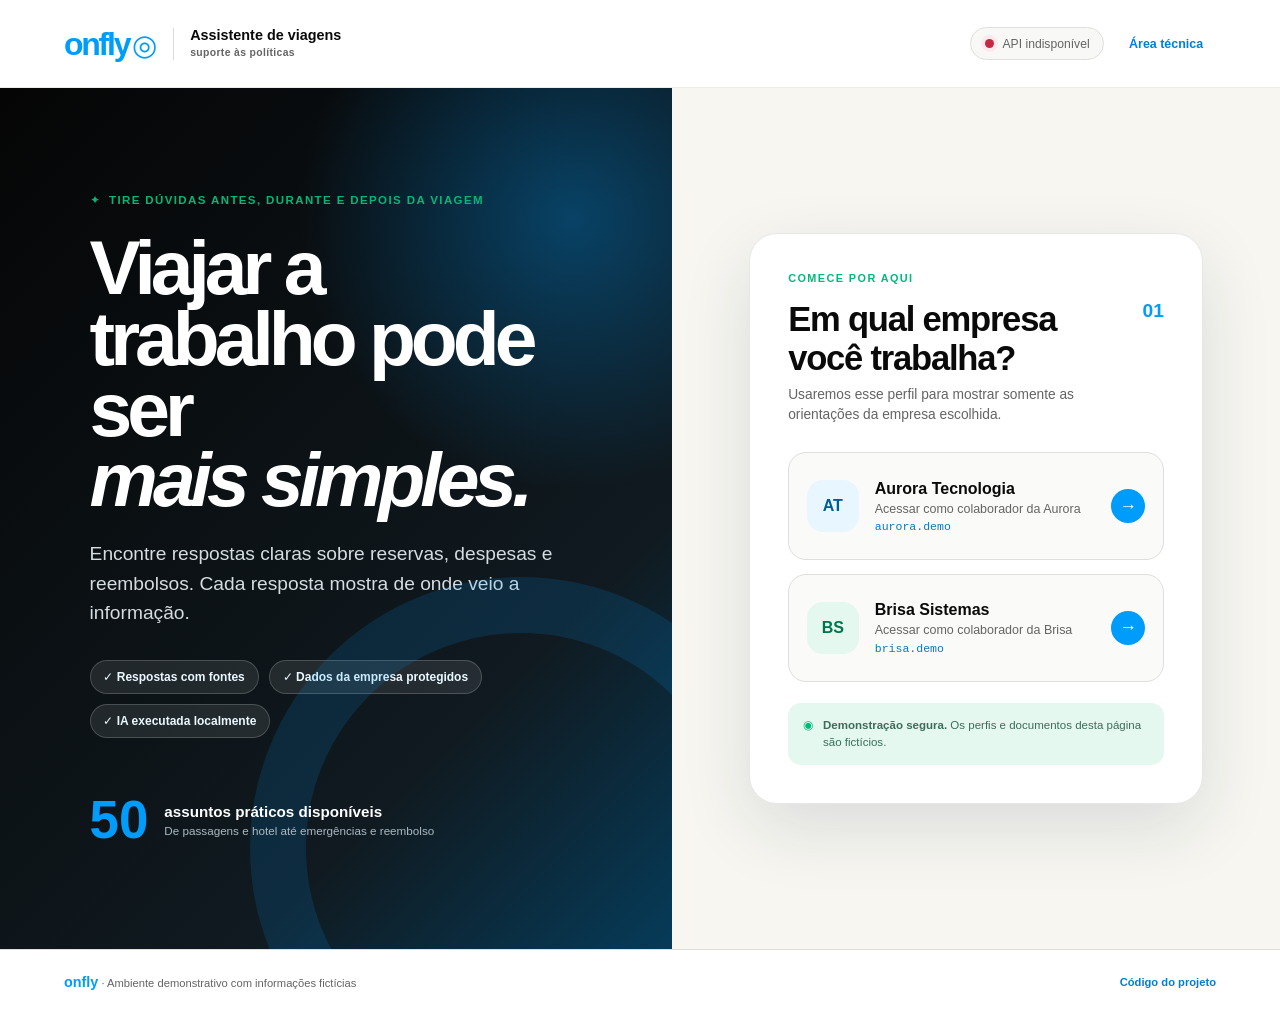
==== commit 1d538fd2: "feat: redesign response observability workspace" ====
--- a/app/web/index.html
+++ b/app/web/index.html
@@ -101,12 +101,17 @@
           <section class="loading-card hidden" id="loading-card" aria-live="polite"><div class="spinner"></div><div><strong>Procurando a melhor orientação</strong><p id="loading-step">Entendendo sua dúvida...</p></div></section>
 
           <section class="response-card hidden" id="response-card" aria-labelledby="answer-title">
-            <div class="answer-header"><div class="answer-label"><span class="spark" aria-hidden="true">✦</span><span>Orientação encontrada</span></div><span class="confidence" id="confidence-badge"></span></div>
-            <h2 id="answer-title" class="sr-only">Resposta</h2><p class="answer-text" id="answer-text"></p>
-            <div class="sources-section" id="sources-section"><div class="section-title"><h3>De onde veio esta resposta</h3><span id="source-count"></span></div><div id="sources-list" class="sources-list"></div></div>
+            <div class="answer-header"><div class="answer-label"><span class="spark" aria-hidden="true">✦</span><span>Resposta fundamentada</span></div><span class="confidence" id="confidence-badge"></span></div>
+            <div class="response-workbench">
+              <div class="answer-column">
+                <h2 id="answer-title" class="sr-only">Resposta</h2><p class="answer-text" id="answer-text"></p>
+                <div class="sources-section" id="sources-section"><div class="section-title"><h3>Fontes citadas</h3><span id="source-count"></span></div><div id="sources-list" class="sources-list"></div></div>
+              </div>
+              <aside class="evidence-panel" id="top-k-panel" aria-labelledby="evidence-title"><div class="section-title"><div><h3 id="evidence-title">Top-k evidências</h3><span>Chunks após retrieval e re-ranking</span></div><span class="technical-tag">auditável</span></div><div class="top-k-list" id="top-k-list"></div></aside>
+            </div>
             <section class="trace-panel" aria-labelledby="trace-title">
-              <div class="trace-heading"><div><h3 id="trace-title">Como preparamos esta resposta</h3><p id="trace-context"></p></div><span class="trace-summary" id="trace-summary"></span></div>
-              <div class="trace-content"><div class="trace-grid" id="trace-grid"></div><div class="execution-metrics" id="execution-metrics"></div><section class="top-k-panel" id="top-k-panel"><div class="section-title"><h4>Top-k recuperado</h4><span>Chunks retornados pelo retrieval</span></div><div class="top-k-list" id="top-k-list"></div></section><section class="improvement-panel" id="improvement-panel"><h4>Próximas ações sugeridas</h4><ul id="improvement-list"></ul></section><div class="request-row"><div><strong>Protocolo desta consulta</strong><span>Use este código caso precise informar um problema à equipe responsável.</span></div><code id="request-id"></code><button id="copy-request" type="button">Copiar</button></div></div>
+              <div class="trace-heading"><div><h3 id="trace-title">Trace da execução</h3><p id="trace-context"></p></div><span class="trace-summary" id="trace-summary"></span></div>
+              <div class="trace-content"><div class="trace-grid" id="trace-grid"></div><div class="execution-metrics" id="execution-metrics"></div><section class="improvement-panel" id="improvement-panel"><h4>Melhorias sugeridas</h4><ul id="improvement-list"></ul></section><div class="request-row"><div><strong>Protocolo da consulta</strong><span>Identificador para correlacionar logs, métricas e feedback.</span></div><code id="request-id"></code><button id="copy-request" type="button">Copiar</button></div></div>
             </section>
             <div class="feedback-row" id="feedback-row"><div><strong>Esta resposta ajudou?</strong><span>Sua avaliação ajuda a melhorar as próximas respostas.</span></div><div class="feedback-actions"><button type="button" data-rating="positive" aria-label="A resposta ajudou">Sim</button><button type="button" data-rating="negative" aria-label="A resposta não ajudou">Não</button></div></div>
             <div class="feedback-confirmation hidden" id="feedback-confirmation" role="status"></div>
--- a/app/web/static/styles.css
+++ b/app/web/static/styles.css
@@ -169,3 +169,52 @@
 @media (max-width: 800px) { .topbar { min-height: 76px; }.product-name, .header-link { display: none; }.workspace { grid-template-columns: 1fr; }.sidebar { position: static; grid-template-columns: 1fr 1fr; }.demo-guide { display: none; }.hero-copy h1 { font-size: clamp(3.1rem,12vw,5rem); } }
 @media (max-width: 600px) { .topbar { padding: .8rem 1rem; }.system-status span:last-child { display: none; }.system-status { padding: .65rem; }.onfly-logo { font-size: 1.7rem; }.logo-globe { font-size: 1.5rem; }.hero-copy { padding: 3.5rem 1.2rem 4.5rem; }.hero-copy h1 { font-size: 3.25rem; }.hero-copy > p { font-size: 1rem; }.hero-proof { margin-top: 2.5rem; }.identity-panel { padding: 1.2rem; border-radius: 22px; }.panel-heading h2 { font-size: 1.55rem; }.identity-card { padding: .9rem; }.identity-copy small { display: none; }.workspace { padding: 1rem; }.sidebar { grid-template-columns: 1fr; }.security-note { display: none; }.query-heading { display: block; }.model-badge { display: inline-block; margin-bottom: 1rem; }.query-heading h1 { font-size: 2.25rem; }.question-footer { flex-direction: column; }.feedback-row { align-items: flex-start; flex-direction: column; }.feedback-actions { width: 100%; }.feedback-actions button { flex: 1; }.source-card { grid-template-columns: 4px 1fr; }.source-score { grid-column: 2; justify-self: start; } footer { flex-direction: column; gap: .5rem; } }
 @media (prefers-reduced-motion: reduce) { *,*::before,*::after { scroll-behavior: auto !important; animation-duration: .01ms !important; transition-duration: .01ms !important; } }
+
+/* Espaço de trabalho técnico: resposta, evidências e trace seguem uma leitura única. */
+.workspace { max-width: 1640px; grid-template-columns: 236px minmax(0, 1fr); gap: 1.25rem; }
+.product-name small { text-transform: none; letter-spacing: .035em; }
+.sidebar { gap: .75rem; }
+.company-card, .demo-guide, .security-note { border-radius: 12px; }
+.query-card, .response-card { padding: clamp(1.25rem, 2.6vw, 2.25rem); border-radius: 16px; box-shadow: none; }
+.query-card { border-top-width: 3px; }
+.query-heading h1 { font-size: clamp(1.85rem, 3vw, 2.65rem); }
+.response-card { display: grid; gap: 1.25rem; }
+.response-workbench { display: grid; grid-template-columns: minmax(0, 1.42fr) minmax(320px, .82fr); gap: 1.5rem; align-items: start; }
+.answer-column { min-width: 0; }
+.answer-text { margin: .15rem 0 1.65rem; font-size: clamp(1.04rem, 1.45vw, 1.22rem); line-height: 1.72; }
+.sources-section { padding-top: 1rem; }
+.sources-list { gap: .5rem; }
+.source-card { grid-template-columns: 3px 1fr auto; padding: .78rem .85rem; border-radius: 8px; background: #fff; }
+.source-score { border-radius: 6px; }
+.evidence-panel { min-width: 0; overflow: hidden; border: 1px solid var(--line); border-radius: 12px; background: #fcfdfd; }
+.evidence-panel > .section-title { align-items: flex-start; margin: 0; padding: 1rem; border-bottom: 1px solid var(--line); }
+.evidence-panel .section-title > div { display: grid; gap: .3rem; }
+.evidence-panel h3 { font-size: .85rem; }
+.technical-tag { padding: .28rem .45rem; color: #08734f !important; background: var(--green-soft); border-radius: 5px; font-size: .6rem !important; font-weight: 900; text-transform: uppercase; letter-spacing: .06em; }
+.top-k-list { gap: 0; margin: 0; }
+.top-k-item { grid-template-columns: minmax(0, 1fr) auto; gap: .25rem .65rem; padding: .8rem 1rem; border-radius: 0; background: transparent; border-bottom: 1px solid var(--line); }
+.top-k-item:last-child { border-bottom: 0; }
+.top-k-item code { grid-column: 1; color: var(--ink); font-size: .65rem; font-weight: 700; }
+.top-k-item span { grid-column: 1; line-height: 1.4; }
+.top-k-item strong { grid-column: 2; grid-row: 1 / span 2; align-self: center; min-width: 46px; padding: .28rem .35rem; color: #08734f; background: var(--green-soft); border-radius: 5px; text-align: center; }
+.trace-panel { margin-top: 0; border-radius: 12px; }
+.trace-heading { padding: 1rem 1.15rem; background: #fff; }
+.trace-heading h3 { font-size: .9rem; }
+.trace-content { padding: 1rem 1.15rem 1.15rem; }
+.trace-grid { position: relative; grid-template-columns: repeat(5, minmax(0, 1fr)); gap: 0; padding: 0 .25rem; }
+.trace-grid::before { content: ""; position: absolute; top: 31px; right: 7%; left: 7%; height: 2px; background: #bde8ff; }
+.trace-item { position: relative; z-index: 1; padding: 0 .6rem .65rem; background: transparent; text-align: center; }
+.trace-item::before { content: ""; width: 10px; height: 10px; display: block; margin: .55rem auto .5rem; background: var(--blue); border: 3px solid #fff; border-radius: 50%; box-shadow: 0 0 0 2px var(--blue); }
+.trace-item span { color: #4d6672; font-size: .6rem; }
+.trace-item strong { color: var(--ink); font-size: .74rem; }
+.execution-metrics { grid-template-columns: repeat(3, minmax(0, 1fr)); gap: 0; margin-top: .5rem; border: 1px solid var(--line); border-radius: 9px; overflow: hidden; }
+.execution-metric { padding: .72rem .8rem; border: 0; border-right: 1px solid var(--line); border-radius: 0; }
+.execution-metric:last-child { border-right: 0; }
+.execution-metric strong { font-size: .9rem; }
+.improvement-panel { display: grid; grid-template-columns: 170px 1fr; gap: 1rem; align-items: start; padding: .9rem 0 0; }
+.improvement-panel h4 { padding-top: .15rem; font-size: .74rem; }
+.improvement-panel ul { margin: 0; padding-left: 1rem; }
+.request-row { padding-top: .9rem; }
+.feedback-row { margin-top: 0; border: 1px solid var(--line); border-radius: 10px; background: #fff; }
+@media (max-width: 1080px) { .workspace { grid-template-columns: 1fr; }.sidebar { position: static; grid-template-columns: 1fr 1fr; }.demo-guide { display: none; }.response-workbench { grid-template-columns: 1fr; }.evidence-panel { max-height: 360px; overflow: auto; } }
+@media (max-width: 720px) { .response-workbench { gap: 1rem; }.trace-grid { grid-template-columns: repeat(2, minmax(0, 1fr)); gap: .35rem; padding: 0; }.trace-grid::before { display: none; }.trace-item { padding: .6rem; background: var(--blue-soft); border-radius: 8px; }.trace-item::before { display: none; }.execution-metrics { grid-template-columns: 1fr; }.execution-metric { border-right: 0; border-bottom: 1px solid var(--line); }.execution-metric:last-child { border-bottom: 0; }.improvement-panel { grid-template-columns: 1fr; gap: .4rem; }.sidebar { grid-template-columns: 1fr; }.company-card { display: none; } }
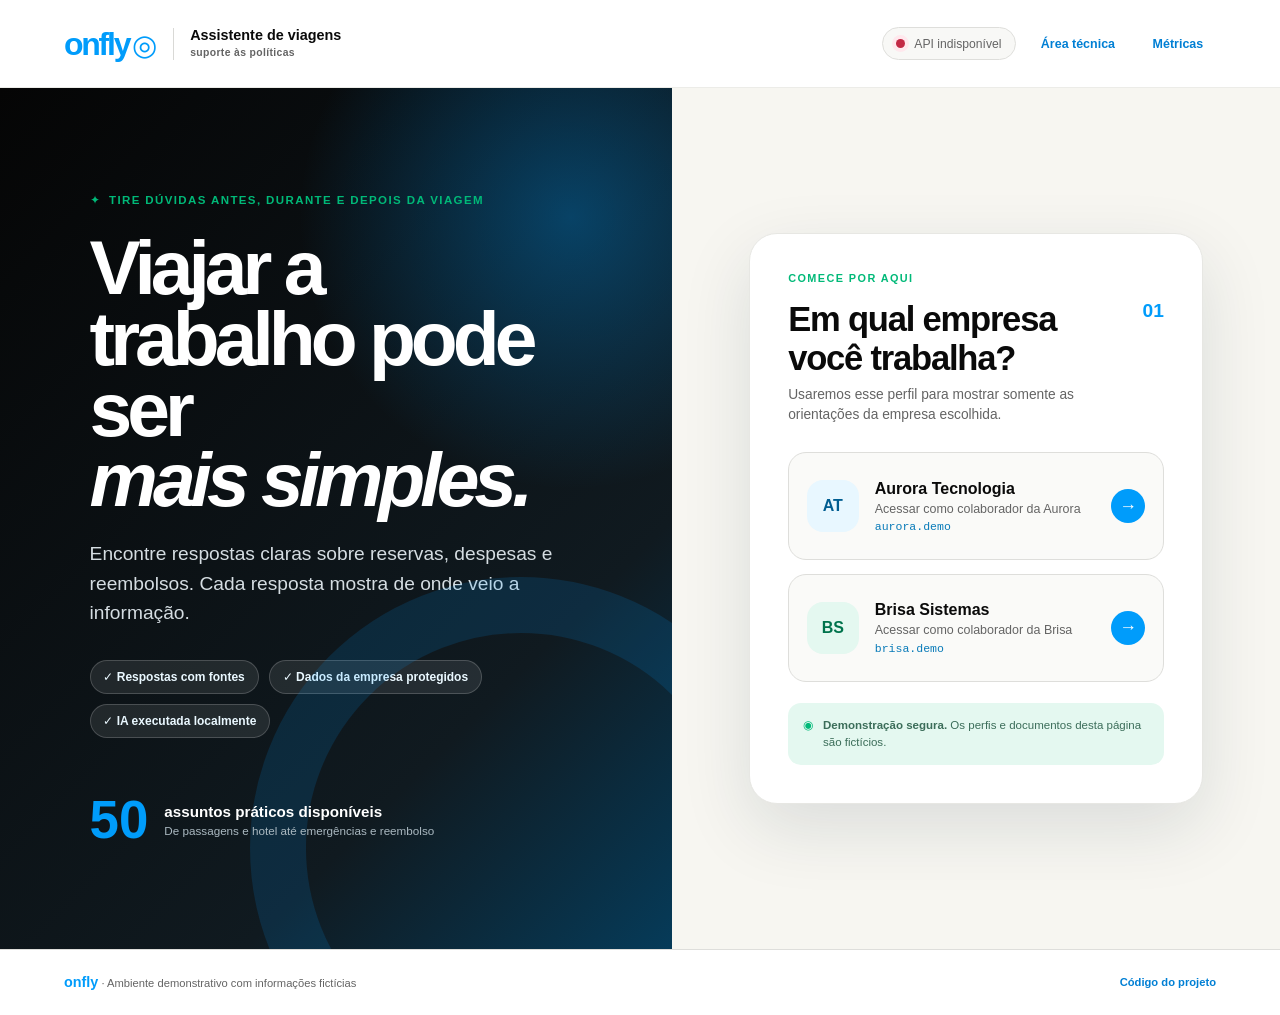
==== commit 9e79f362: "feat: add metrics dashboard at /metrics/ui - New dashboard page (metrics.html + metrics.js + metrics" ====
--- a/app/web/index.html
+++ b/app/web/index.html
@@ -25,6 +25,7 @@
           <span class="status-dot checking"></span><span>Verificando serviços</span>
         </div>
         <a class="header-link" href="./docs" id="swagger-link" target="_blank" rel="noreferrer">Área técnica</a>
+        <a class="header-link" href="./metrics/ui" id="metrics-link" target="_blank" rel="noreferrer">Métricas</a>
         <button class="outline-button hidden" id="logout-button" type="button">Sair</button>
       </div>
     </header>
--- a/app/web/static/styles.css
+++ b/app/web/static/styles.css
@@ -201,14 +201,14 @@
 .trace-heading { padding: 1rem 1.15rem; background: #fff; }
 .trace-heading h3 { font-size: .9rem; }
 .trace-content { padding: 1rem 1.15rem 1.15rem; }
-.trace-grid { position: relative; grid-template-columns: repeat(5, minmax(0, 1fr)); gap: 0; padding: 0 .25rem; }
-.trace-grid::before { content: ""; position: absolute; top: 31px; right: 7%; left: 7%; height: 2px; background: #bde8ff; }
-.trace-item { position: relative; z-index: 1; padding: 0 .6rem .65rem; background: transparent; text-align: center; }
-.trace-item::before { content: ""; width: 10px; height: 10px; display: block; margin: .55rem auto .5rem; background: var(--blue); border: 3px solid #fff; border-radius: 50%; box-shadow: 0 0 0 2px var(--blue); }
-.trace-item span { color: #4d6672; font-size: .6rem; }
-.trace-item strong { color: var(--ink); font-size: .74rem; }
-.execution-metrics { grid-template-columns: repeat(3, minmax(0, 1fr)); gap: 0; margin-top: .5rem; border: 1px solid var(--line); border-radius: 9px; overflow: hidden; }
-.execution-metric { padding: .72rem .8rem; border: 0; border-right: 1px solid var(--line); border-radius: 0; }
+.trace-grid { position: relative; grid-template-columns: repeat(5, minmax(0, 1fr)); gap: .75rem; padding: .1rem .5rem 1rem; }
+.trace-grid::before { content: ""; position: absolute; top: 1.05rem; right: 8%; left: 8%; height: 2px; background: linear-gradient(90deg, #bde8ff, #65c8fa, #bde8ff); }
+.trace-item { position: relative; z-index: 1; min-height: 4.7rem; padding: 0 .45rem .75rem; background: transparent; text-align: center; }
+.trace-item::before { content: ""; width: 16px; height: 16px; display: block; margin: .42rem auto .72rem; background: var(--surface); border: 4px solid var(--blue); border-radius: 50%; box-shadow: 0 0 0 4px var(--blue-soft), 0 3px 8px rgba(0, 126, 212, .18); }
+.trace-item span { display: block; color: #3d6475; font-size: .62rem; font-weight: 900; letter-spacing: .04em; line-height: 1.25; }
+.trace-item strong { display: block; margin-top: .35rem; color: var(--ink); font-size: .78rem; }
+.execution-metrics { grid-template-columns: repeat(3, minmax(0, 1fr)); gap: .7rem; margin-top: .8rem; border: 0; overflow: visible; }
+.execution-metric { min-height: 5.1rem; padding: .85rem 1rem; border: 1px solid #d9e2e6; border-radius: 10px; background: #fbfdfd; }
 .execution-metric:last-child { border-right: 0; }
 .execution-metric strong { font-size: .9rem; }
 .improvement-panel { display: grid; grid-template-columns: 170px 1fr; gap: 1rem; align-items: start; padding: .9rem 0 0; }
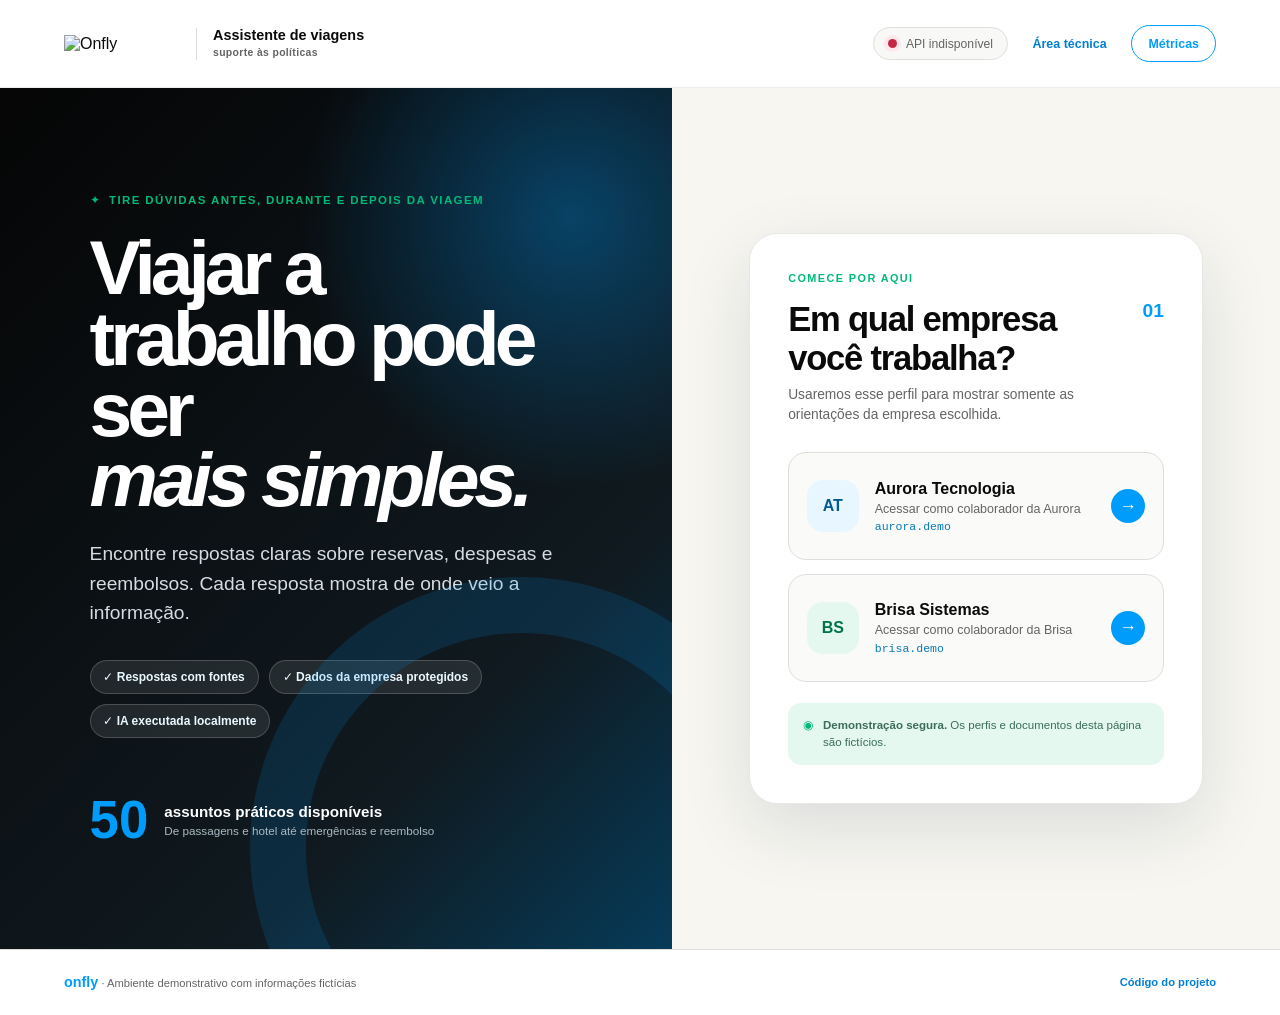
==== commit c237279e: "feat: add Onfly logo and visible metrics button" ====
--- a/app/web/index.html
+++ b/app/web/index.html
@@ -16,7 +16,7 @@
     <a class="skip-link" href="#main-content">Ir para o conteúdo</a>
     <header class="topbar">
       <a class="brand" href="/" aria-label="Onfly Policy Copilot">
-        <span class="onfly-logo">onfly<span class="logo-globe" aria-hidden="true">◎</span></span>
+        <img class="onfly-logo" src="/static/onfly-logo.svg" alt="Onfly" />
         <span class="brand-divider" aria-hidden="true"></span>
         <span class="product-name">Assistente de viagens <small>suporte às políticas</small></span>
       </a>
@@ -25,7 +25,7 @@
           <span class="status-dot checking"></span><span>Verificando serviços</span>
         </div>
         <a class="header-link" href="./docs" id="swagger-link" target="_blank" rel="noreferrer">Área técnica</a>
-        <a class="header-link" href="./metrics/ui" id="metrics-link" target="_blank" rel="noreferrer">Métricas</a>
+        <a class="outline-button metrics-link" href="./metrics/ui" id="metrics-link" target="_blank" rel="noreferrer">Métricas</a>
         <button class="outline-button hidden" id="logout-button" type="button">Sair</button>
       </div>
     </header>
--- a/app/web/static/styles.css
+++ b/app/web/static/styles.css
@@ -36,7 +36,7 @@
 .topbar { min-height: 88px; padding: 0 clamp(1.25rem, 5vw, 6rem); display: flex; align-items: center; justify-content: space-between; gap: 2rem; background: rgba(255,255,255,.96); border-bottom: 1px solid #ecece8; position: sticky; top: 0; z-index: 20; }
 .brand, .topbar-actions, .system-status, .company-card, .panel-heading, .query-heading, .answer-header, .answer-label, .section-title, .feedback-row, .feedback-actions, .request-row { display: flex; align-items: center; }
 .brand { gap: 1rem; text-decoration: none; }
-.onfly-logo { color: var(--blue); font-size: 2rem; line-height: 1; font-weight: 900; letter-spacing: -.07em; }
+.onfly-logo { display: block; width: 116px; height: auto; }
 .logo-globe { display: inline-block; margin-left: .18rem; font-size: 1.8rem; font-weight: 500; letter-spacing: 0; }
 .brand-divider { width: 1px; height: 32px; background: #d9d9d6; }
 .product-name { display: flex; flex-direction: column; font-size: .9rem; font-weight: 800; line-height: 1.1; }
@@ -49,6 +49,7 @@
 .header-link { padding: .6rem .8rem; color: var(--blue-dark); font-size: .78rem; font-weight: 800; text-decoration: none; }
 .outline-button { padding: .65rem 1rem; color: var(--blue); background: white; border: 1.5px solid var(--blue); border-radius: 999px; font-size: .78rem; font-weight: 800; }
 .outline-button:hover { color: white; background: var(--blue); }
+.metrics-link { display: inline-block; text-decoration: none; }
 
 main { min-height: calc(100vh - 154px); }
 .login-view { min-height: calc(100vh - 154px); display: grid; grid-template-columns: minmax(0,1.05fr) minmax(430px,.95fr); align-items: stretch; }
@@ -167,7 +168,7 @@
 @keyframes pulse { 50% { opacity: .35; } }
 @media (max-width: 1050px) { .login-view { grid-template-columns: 1fr; }.hero-copy { min-height: auto; padding-top: 5rem; padding-bottom: 5rem; }.identity-panel { width: min(680px,calc(100% - 2rem)); margin: -2.2rem auto 3rem; position: relative; z-index: 2; }.workspace { grid-template-columns: 230px minmax(0,1fr); } }
 @media (max-width: 800px) { .topbar { min-height: 76px; }.product-name, .header-link { display: none; }.workspace { grid-template-columns: 1fr; }.sidebar { position: static; grid-template-columns: 1fr 1fr; }.demo-guide { display: none; }.hero-copy h1 { font-size: clamp(3.1rem,12vw,5rem); } }
-@media (max-width: 600px) { .topbar { padding: .8rem 1rem; }.system-status span:last-child { display: none; }.system-status { padding: .65rem; }.onfly-logo { font-size: 1.7rem; }.logo-globe { font-size: 1.5rem; }.hero-copy { padding: 3.5rem 1.2rem 4.5rem; }.hero-copy h1 { font-size: 3.25rem; }.hero-copy > p { font-size: 1rem; }.hero-proof { margin-top: 2.5rem; }.identity-panel { padding: 1.2rem; border-radius: 22px; }.panel-heading h2 { font-size: 1.55rem; }.identity-card { padding: .9rem; }.identity-copy small { display: none; }.workspace { padding: 1rem; }.sidebar { grid-template-columns: 1fr; }.security-note { display: none; }.query-heading { display: block; }.model-badge { display: inline-block; margin-bottom: 1rem; }.query-heading h1 { font-size: 2.25rem; }.question-footer { flex-direction: column; }.feedback-row { align-items: flex-start; flex-direction: column; }.feedback-actions { width: 100%; }.feedback-actions button { flex: 1; }.source-card { grid-template-columns: 4px 1fr; }.source-score { grid-column: 2; justify-self: start; } footer { flex-direction: column; gap: .5rem; } }
+@media (max-width: 600px) { .topbar { padding: .8rem 1rem; }.system-status span:last-child { display: none; }.system-status { padding: .65rem; }.onfly-logo { width: 100px; }.hero-copy { padding: 3.5rem 1.2rem 4.5rem; }.hero-copy h1 { font-size: 3.25rem; }.hero-copy > p { font-size: 1rem; }.hero-proof { margin-top: 2.5rem; }.identity-panel { padding: 1.2rem; border-radius: 22px; }.panel-heading h2 { font-size: 1.55rem; }.identity-card { padding: .9rem; }.identity-copy small { display: none; }.workspace { padding: 1rem; }.sidebar { grid-template-columns: 1fr; }.security-note { display: none; }.query-heading { display: block; }.model-badge { display: inline-block; margin-bottom: 1rem; }.query-heading h1 { font-size: 2.25rem; }.question-footer { flex-direction: column; }.feedback-row { align-items: flex-start; flex-direction: column; }.feedback-actions { width: 100%; }.feedback-actions button { flex: 1; }.source-card { grid-template-columns: 4px 1fr; }.source-score { grid-column: 2; justify-self: start; } footer { flex-direction: column; gap: .5rem; } }
 @media (prefers-reduced-motion: reduce) { *,*::before,*::after { scroll-behavior: auto !important; animation-duration: .01ms !important; transition-duration: .01ms !important; } }
 
 /* Espaço de trabalho técnico: resposta, evidências e trace seguem uma leitura única. */
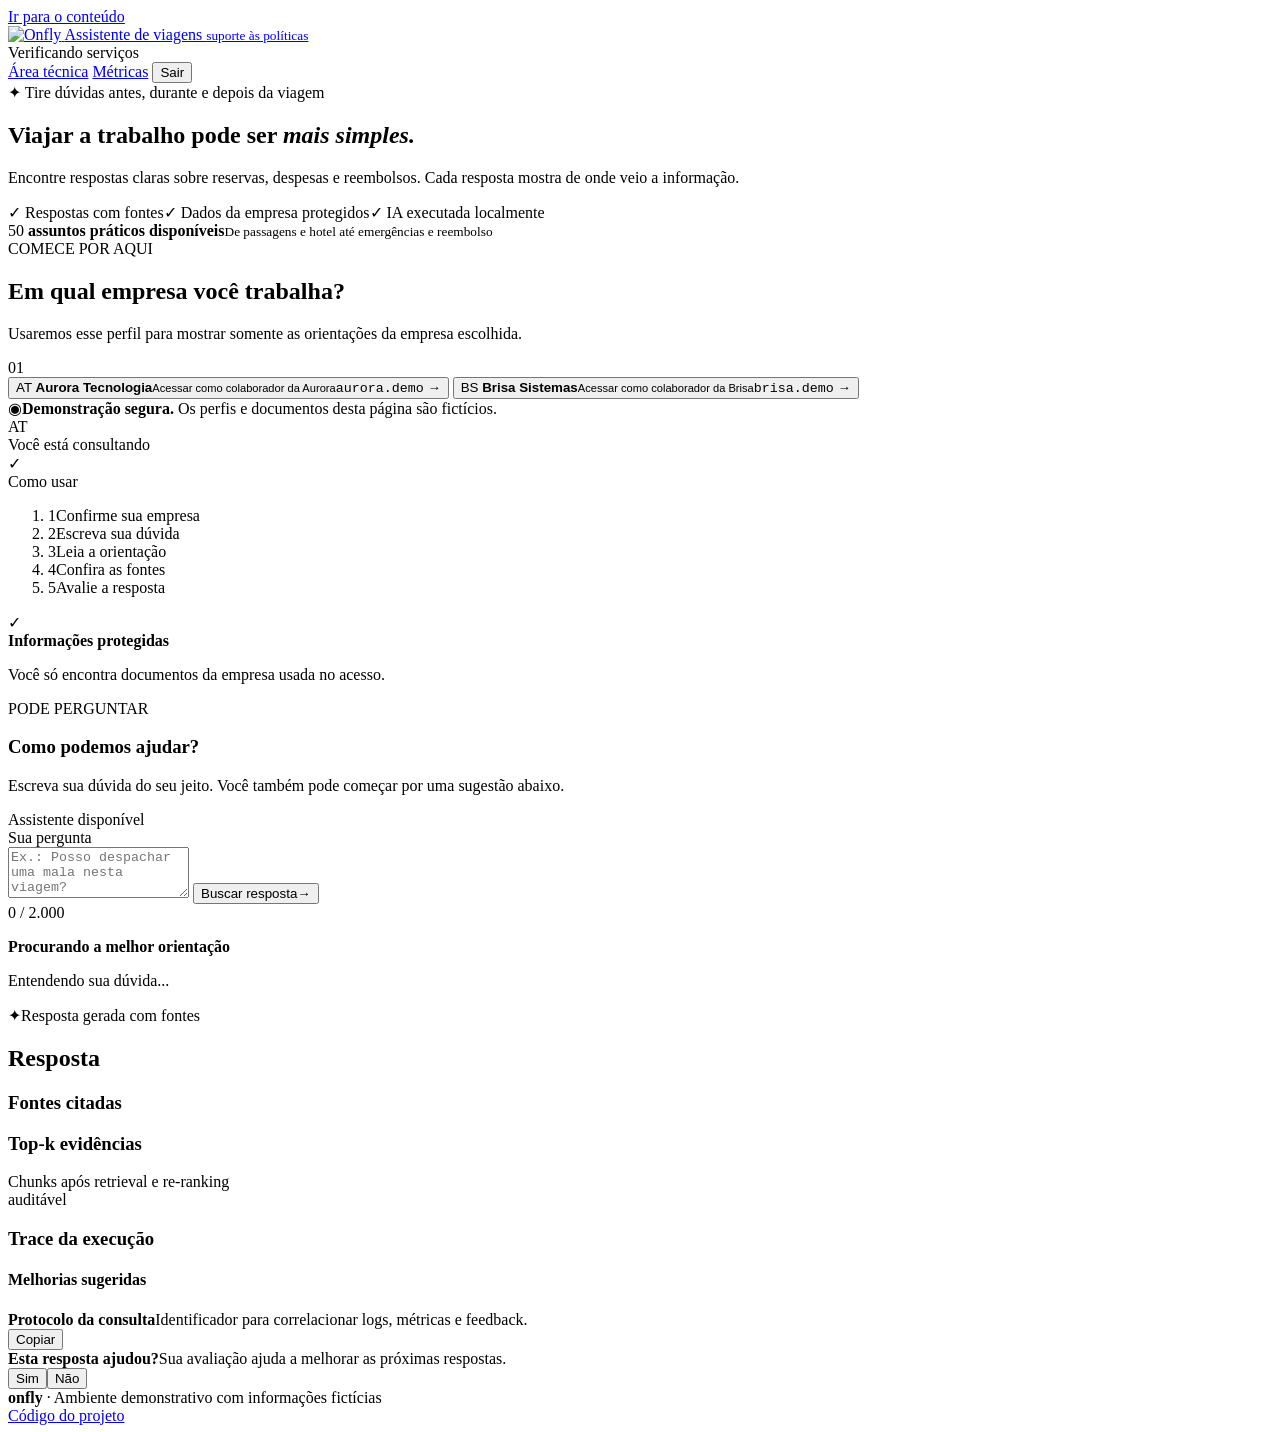
==== commit 2fdbecb2: "fix: synchronize frontend assets and observability states" ====
--- a/app/web/index.html
+++ b/app/web/index.html
@@ -9,8 +9,8 @@
       // A demonstração depende da API. Abrir o arquivo redireciona para o endereço correto.
       if (window.location.protocol === "file:") window.location.replace("http://localhost:8000/");
     </script>
-    <link rel="stylesheet" href="./static/styles.css" />
-    <script src="./static/app.js" defer></script>
+    <link rel="stylesheet" href="/static/styles.css?v=20260809-3" />
+    <script src="/static/app.js?v=20260809-3" defer></script>
   </head>
   <body>
     <a class="skip-link" href="#main-content">Ir para o conteúdo</a>
@@ -77,7 +77,7 @@
           </div>
           <nav class="demo-guide" aria-label="Roteiro da demonstração">
             <span class="muted-label">Como usar</span>
-            <ol><li class="active"><span>1</span>Confirme sua empresa</li><li><span>2</span>Escreva sua dúvida</li><li><span>3</span>Leia a orientação</li><li><span>4</span>Confira as fontes</li><li><span>5</span>Avalie a resposta</li></ol>
+             <ol><li class="guide-step active" data-step="1"><span>1</span>Confirme sua empresa</li><li class="guide-step" data-step="2"><span>2</span>Escreva sua dúvida</li><li class="guide-step" data-step="3"><span>3</span>Leia a orientação</li><li class="guide-step" data-step="4"><span>4</span>Confira as fontes</li><li class="guide-step" data-step="5"><span>5</span>Avalie a resposta</li></ol>
           </nav>
           <div class="security-note"><span class="security-icon">✓</span><div><strong>Informações protegidas</strong><p>Você só encontra documentos da empresa usada no acesso.</p></div></div>
         </aside>
@@ -102,7 +102,7 @@
           <section class="loading-card hidden" id="loading-card" aria-live="polite"><div class="spinner"></div><div><strong>Procurando a melhor orientação</strong><p id="loading-step">Entendendo sua dúvida...</p></div></section>
 
           <section class="response-card hidden" id="response-card" aria-labelledby="answer-title">
-            <div class="answer-header"><div class="answer-label"><span class="spark" aria-hidden="true">✦</span><span>Resposta fundamentada</span></div><span class="confidence" id="confidence-badge"></span></div>
+             <div class="answer-header"><div class="answer-label"><span class="spark" aria-hidden="true">✦</span><span id="answer-kind">Resposta gerada com fontes</span></div><span class="confidence" id="confidence-badge"></span></div>
             <div class="response-workbench">
               <div class="answer-column">
                 <h2 id="answer-title" class="sr-only">Resposta</h2><p class="answer-text" id="answer-text"></p>
